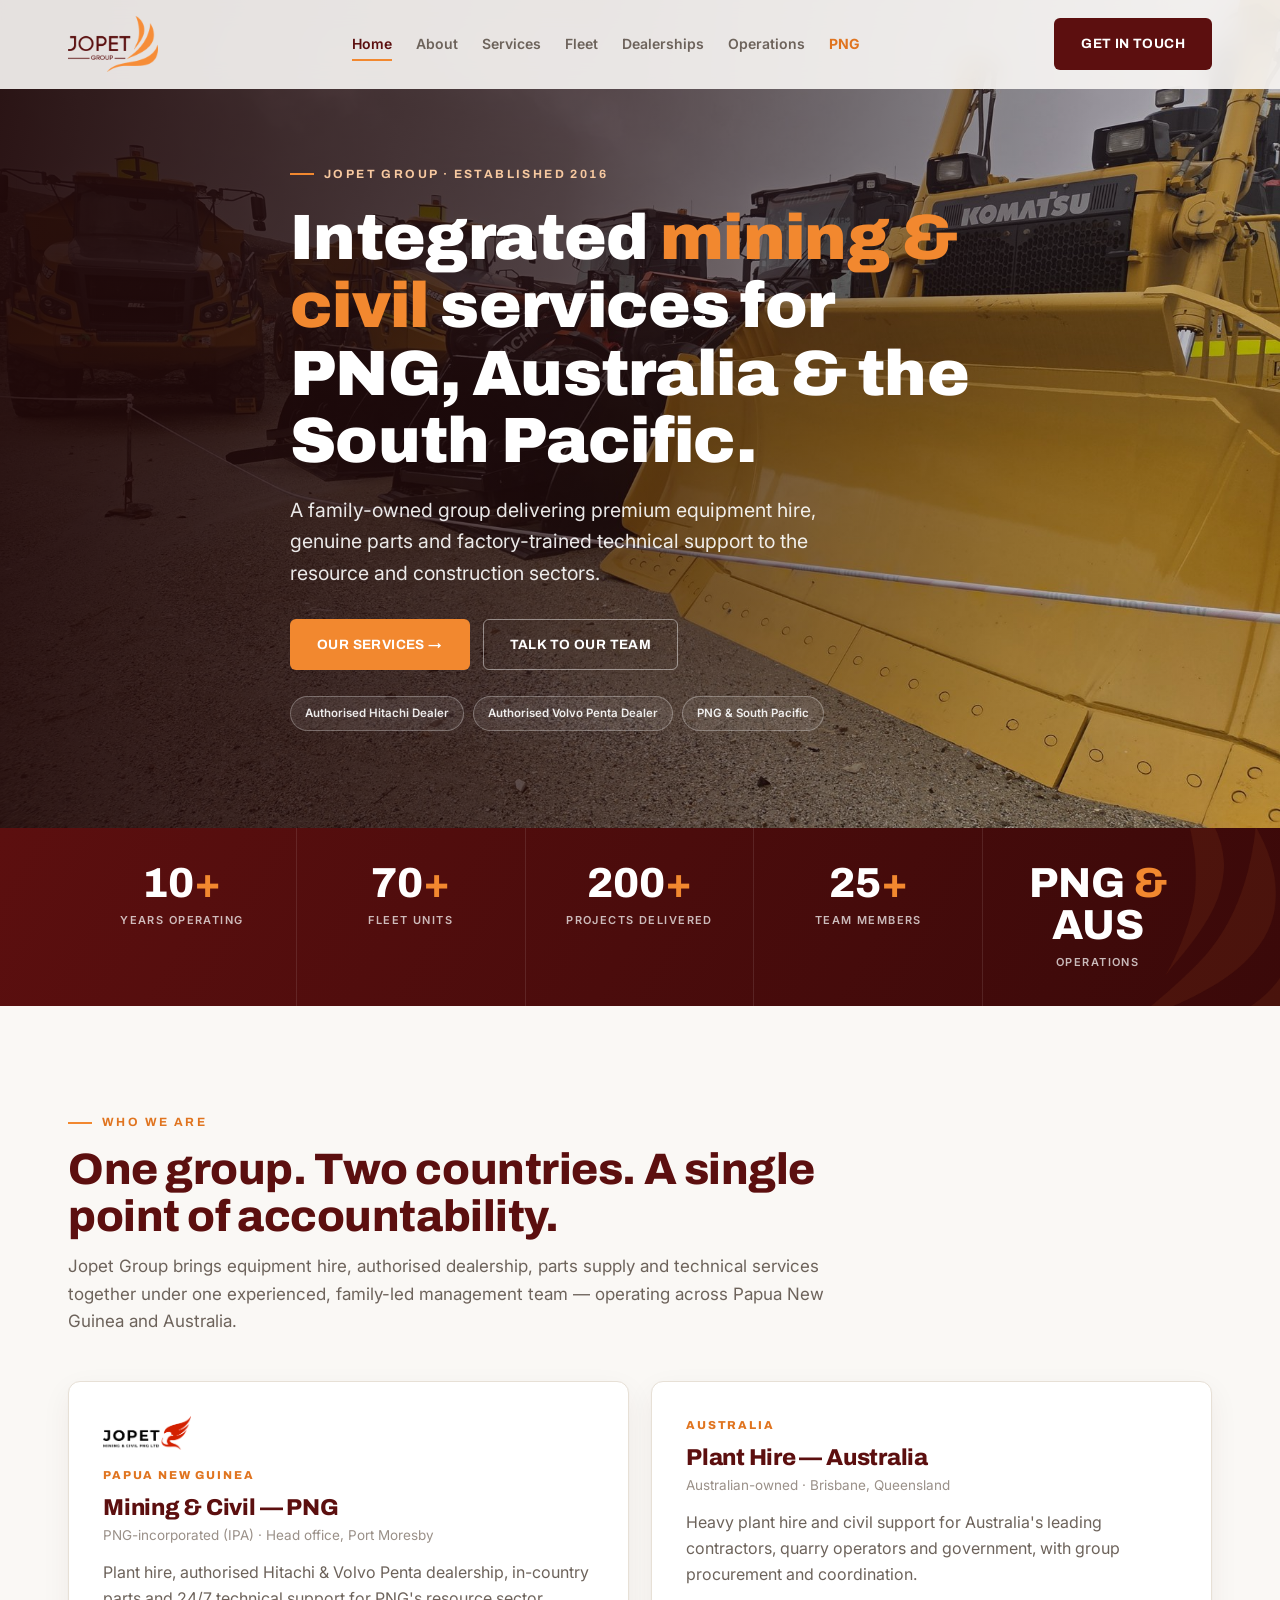
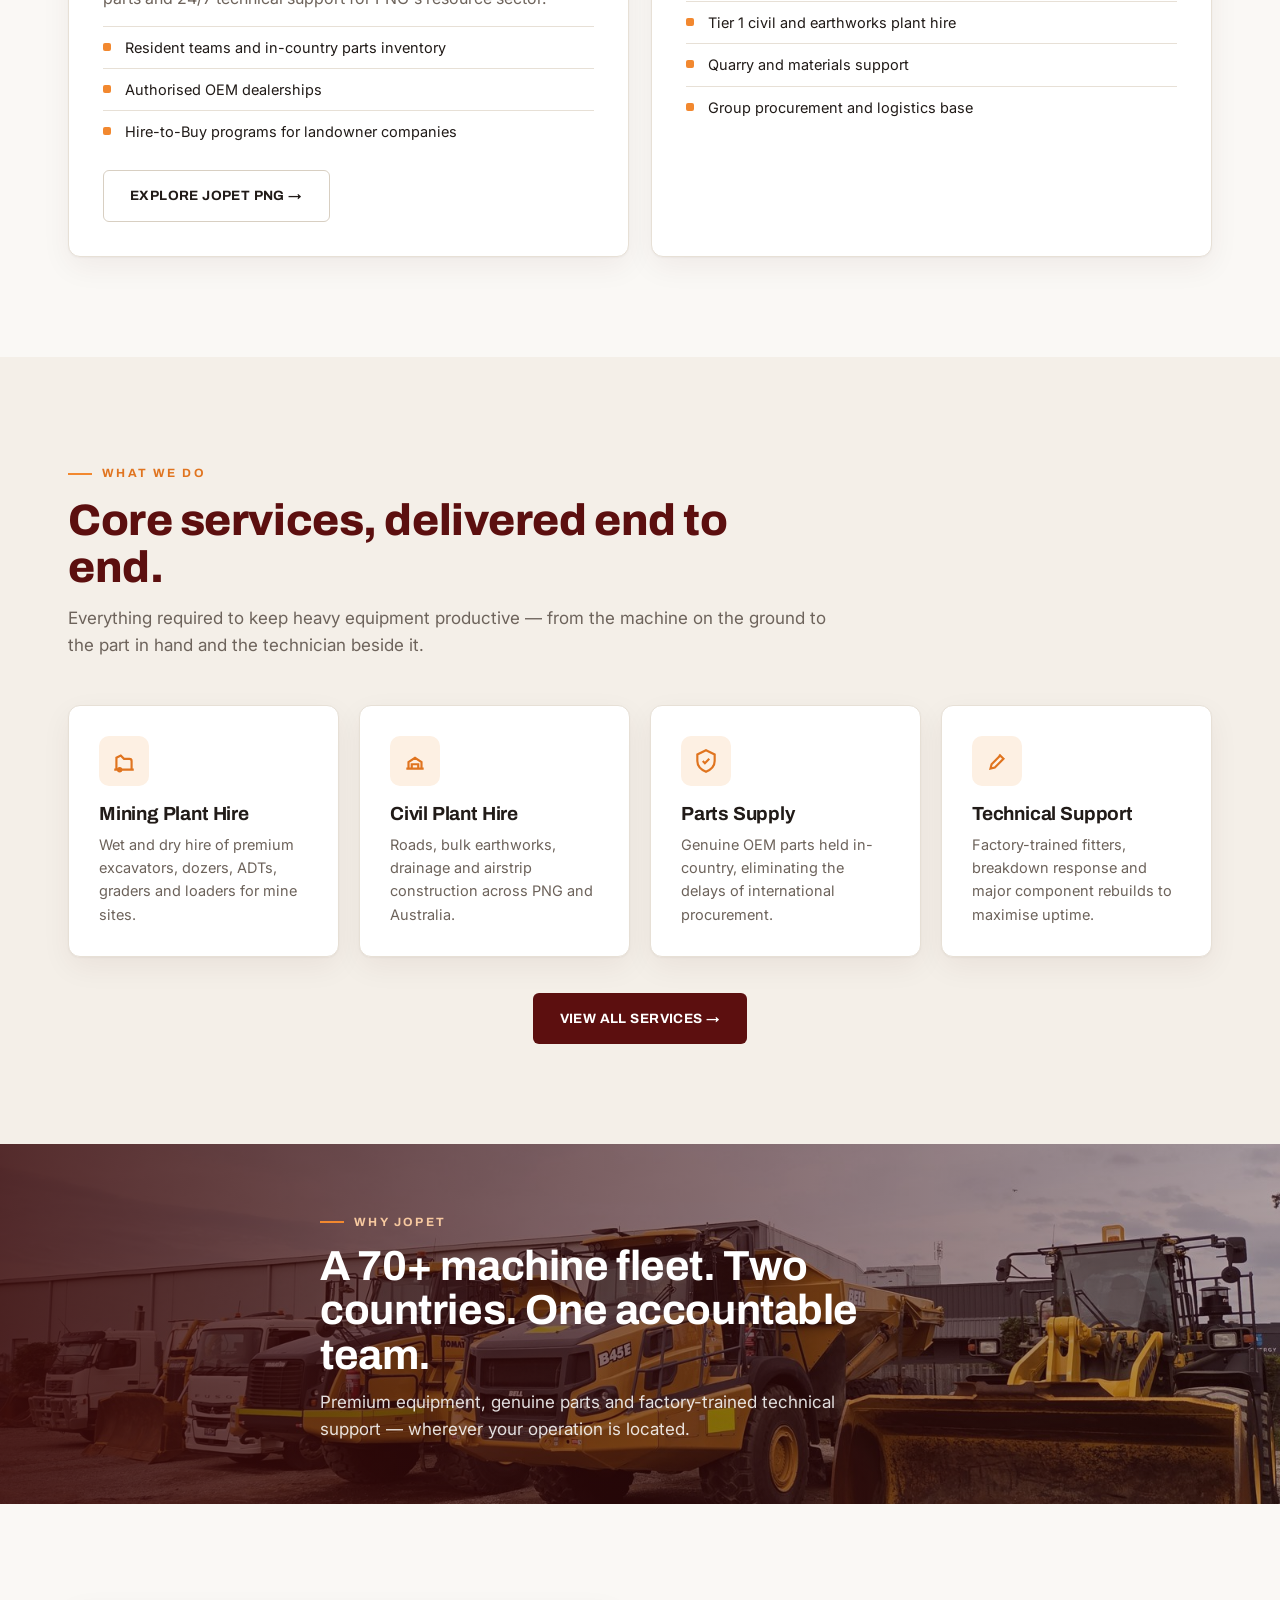
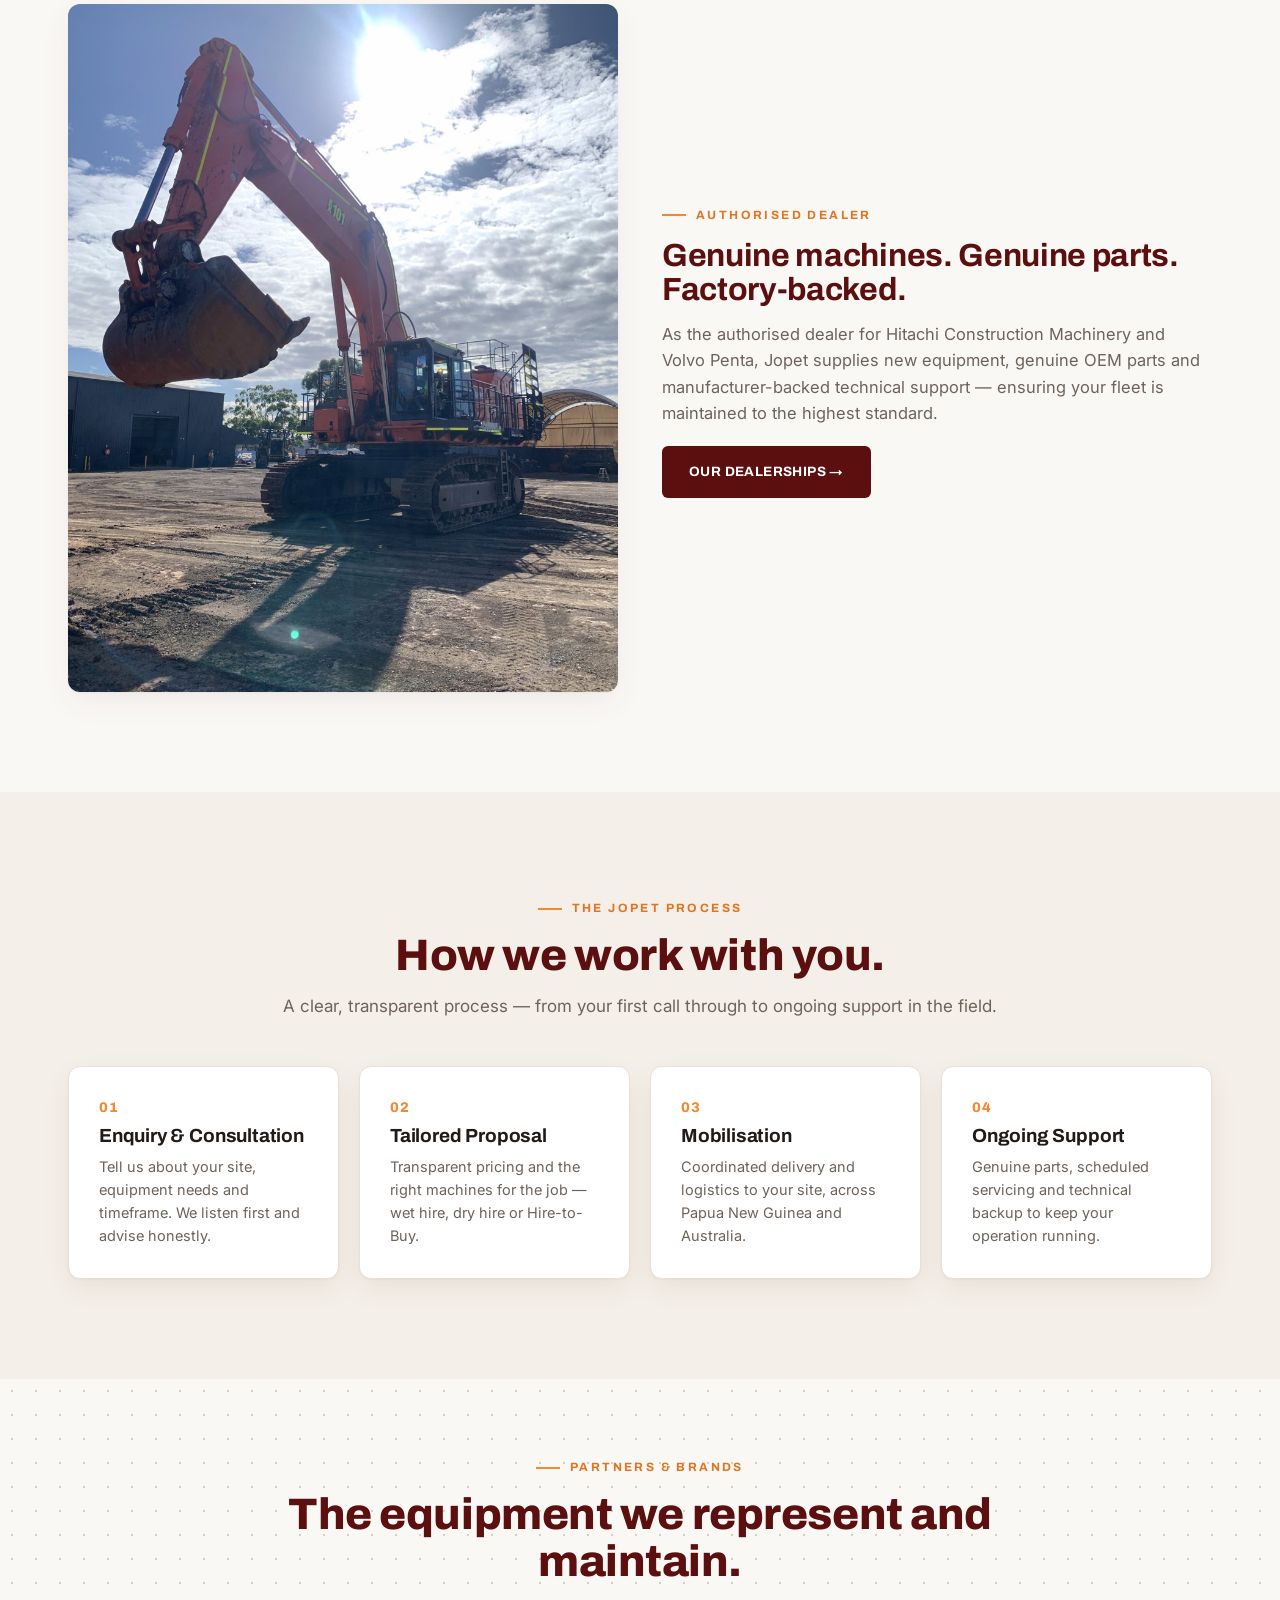
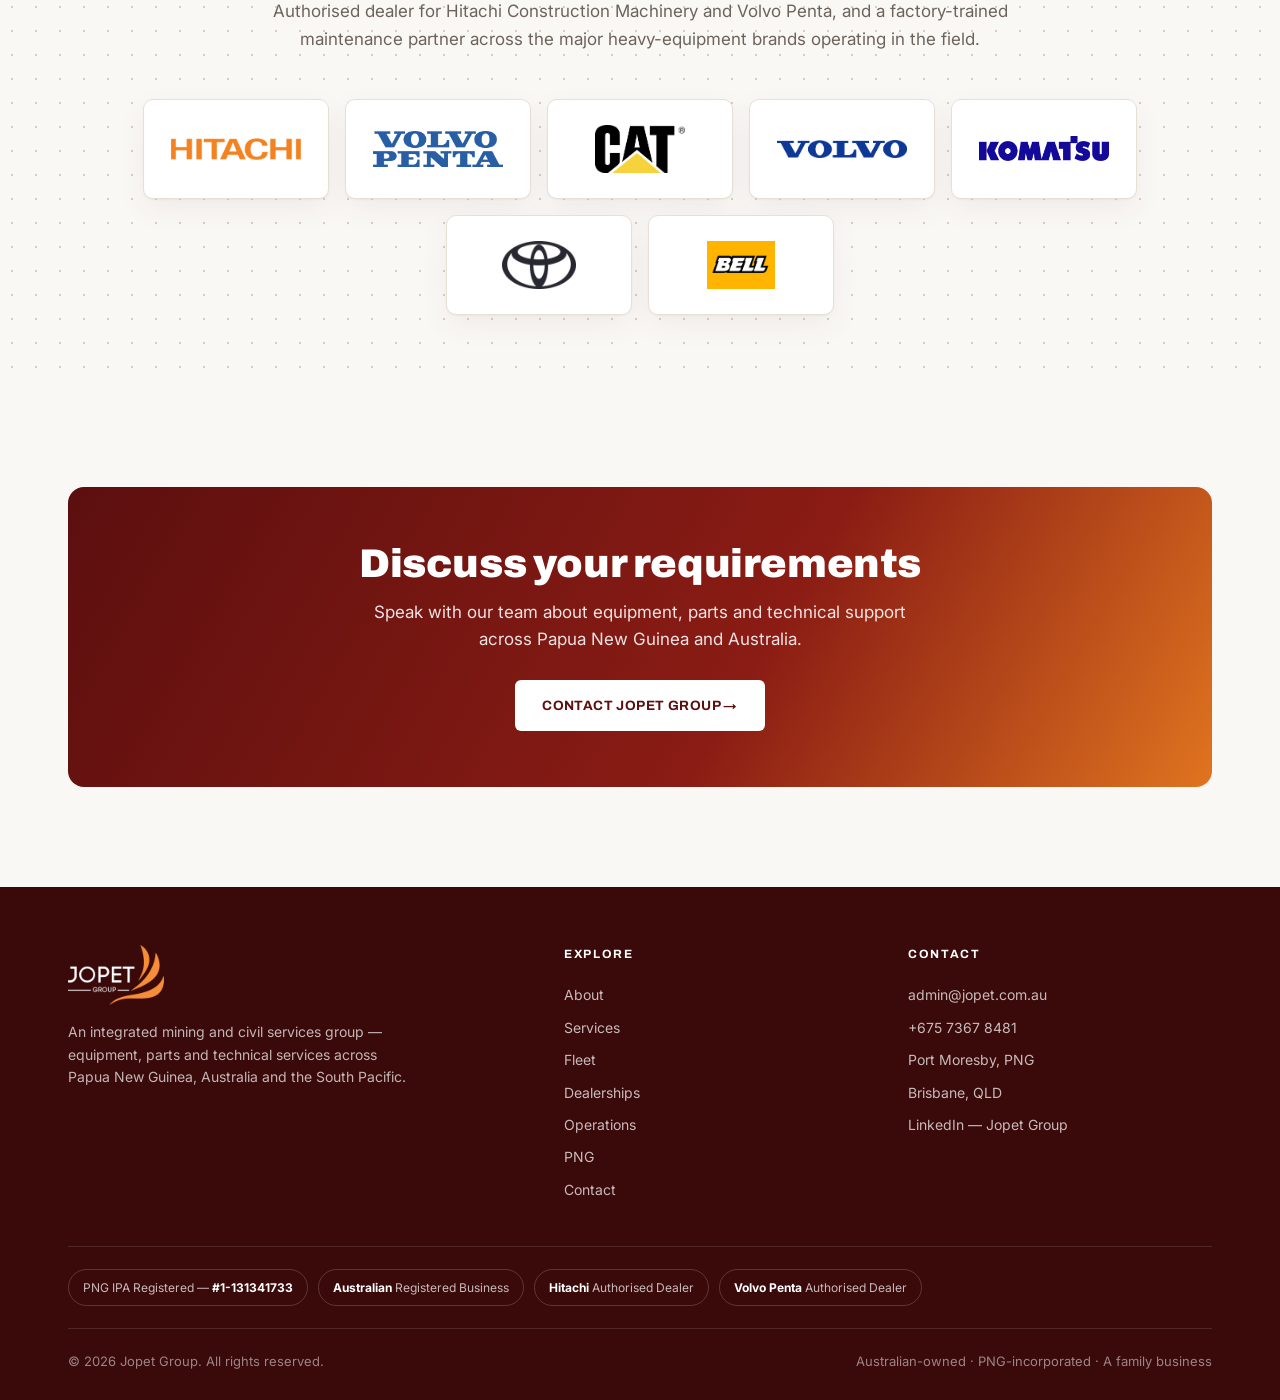
==== index.html @ 63bbae0c "Add files via upload" ====
<!DOCTYPE html><html lang="en"><head>
<meta charset="UTF-8"><meta name="viewport" content="width=device-width,initial-scale=1.0">
<title>Jopet Group — Integrated Mining &amp; Civil Services | PNG &amp; Australia</title><meta name="description" content="Jopet Group — a family-owned integrated mining and civil services group. Plant hire, parts, technical support, and authorised Hitachi &amp; Volvo Penta dealer for PNG and the South Pacific.">
<noscript><style>.reveal{opacity:1!important;transform:none!important}</style></noscript>
<link rel="preconnect" href="https://fonts.googleapis.com"><link rel="preconnect" href="https://fonts.gstatic.com" crossorigin>
<link href="https://fonts.googleapis.com/css2?family=Archivo:wght@500;600;700;800;900&family=Inter:wght@400;500;600;700&display=swap" rel="stylesheet">
<link rel="stylesheet" href="styles.css"><link rel="icon" href="assets/wing-orange.png">
</head><body class=""><header id="hdr"><div class="container nav">
<a class="brand" href="index.html"><img src="assets/logo-group.png" alt="Jopet"></a>
<nav class="navlinks" id="navlinks"><a href="index.html" class="active">Home</a><a href="about.html" class="">About</a><a href="services.html" class="">Services</a><a href="fleet.html" class="">Fleet</a><a href="dealerships.html" class="">Dealerships</a><a href="operations.html" class="">Operations</a><a href="png.html" class="png-link">PNG</a></nav>
<div class="nav-cta"><a href="contact.html" class="btn btn-primary">Get in touch</a>
<button class="hamb" id="hamb"><span></span><span></span><span></span></button></div>
</div></header>
<section class="hero" style="background-image:url('assets/ex5600.jpg')"><div class="container">
<div class="hero-inner reveal">
<span class="eyebrow">Jopet Group · Established 2016</span>
<h1>Integrated <span class="o">mining &amp; civil</span> services for PNG, Australia &amp; the South Pacific.</h1>
<p>A family-owned group delivering premium equipment hire, genuine parts and factory-trained technical support to the resource and construction sectors.</p>
<div class="btns"><a href="services.html" class="btn btn-orange">Our services →</a><a href="contact.html" class="btn btn-ghost">Talk to our team</a></div>
<div class="badges"><span>Authorised Hitachi Dealer</span><span>Authorised Volvo Penta Dealer</span><span>PNG &amp; South Pacific</span></div>
</div></div></section>
<div class="statband"><img class="wm" src="assets/wing-orange.png" alt=""><div class="container">
<div class="stat"><div class="n">10<em>+</em></div><div class="l">Years Operating</div></div>
<div class="stat"><div class="n">70<em>+</em></div><div class="l">Fleet Units</div></div>
<div class="stat"><div class="n">200<em>+</em></div><div class="l">Projects Delivered</div></div>
<div class="stat"><div class="n">25<em>+</em></div><div class="l">Team Members</div></div>
<div class="stat"><div class="n">PNG<em> &amp; </em>AUS</div><div class="l">Operations</div></div>
</div></div>
<section class="pad"><div class="container">
<div class="sec-head reveal"><span class="eyebrow">Who We Are</span><h2>One group. Two countries. A single point of accountability.</h2>
<p>Jopet Group brings equipment hire, authorised dealership, parts supply and technical services together under one experienced, family-led management team — operating across Papua New Guinea and Australia.</p></div>
<div class="two">
<div class="arm reveal"><div class="armlogo"><img src="assets/logo-png.png" alt="Jopet Mining &amp; Civil PNG"></div><div class="flag">Papua New Guinea</div><h3>Mining &amp; Civil — PNG</h3>
<div class="co">PNG-incorporated (IPA) · Head office, Port Moresby</div>
<p class="muted">Plant hire, authorised Hitachi &amp; Volvo Penta dealership, in-country parts and 24/7 technical support for PNG's resource sector.</p>
<ul><li>Resident teams and in-country parts inventory</li><li>Authorised OEM dealerships</li><li>Hire-to-Buy programs for landowner companies</li></ul>
<div style="margin-top:18px"><a href="png.html" class="btn btn-ghost">Explore Jopet PNG →</a></div></div>
<div class="arm reveal"><div class="flag">Australia</div><h3>Plant Hire — Australia</h3>
<div class="co">Australian-owned · Brisbane, Queensland</div>
<p class="muted">Heavy plant hire and civil support for Australia's leading contractors, quarry operators and government, with group procurement and coordination.</p>
<ul><li>Tier 1 civil and earthworks plant hire</li><li>Quarry and materials support</li><li>Group procurement and logistics base</li></ul></div>
</div></div></section>

<section class="pad dots-bg" style="background:var(--soft)"><div class="container">
<div class="sec-head reveal"><span class="eyebrow">What We Do</span><h2>Core services, delivered end to end.</h2>
<p>Everything required to keep heavy equipment productive — from the machine on the ground to the part in hand and the technician beside it.</p></div>
<div class="grid4">
<div class="card reveal"><div class="ic"><svg viewBox="0 0 24 24" fill="none" stroke="currentColor" stroke-width="2"><path d="M3 20h18M5 20V9l4-2 3 3h5a2 2 0 0 1 2 2v8"/><circle cx="8" cy="20" r="1.5"/></svg></div><h3>Mining Plant Hire</h3><p>Wet and dry hire of premium excavators, dozers, ADTs, graders and loaders for mine sites.</p></div>
<div class="card reveal"><div class="ic"><svg viewBox="0 0 24 24" fill="none" stroke="currentColor" stroke-width="2"><path d="M4 19h16M6 19v-6l6-4 6 4v6M9 19v-4h6v4"/></svg></div><h3>Civil Plant Hire</h3><p>Roads, bulk earthworks, drainage and airstrip construction across PNG and Australia.</p></div>
<div class="card reveal"><div class="ic"><svg viewBox="0 0 24 24" fill="none" stroke="currentColor" stroke-width="2"><path d="M12 2l8 4v6c0 5-3.5 8-8 10-4.5-2-8-5-8-10V6z"/><path d="M9 12l2 2 4-4"/></svg></div><h3>Parts Supply</h3><p>Genuine OEM parts held in-country, eliminating the delays of international procurement.</p></div>
<div class="card reveal"><div class="ic"><svg viewBox="0 0 24 24" fill="none" stroke="currentColor" stroke-width="2"><path d="M14 6l4 4-8 8-4 1 1-4 8-8z"/></svg></div><h3>Technical Support</h3><p>Factory-trained fitters, breakdown response and major component rebuilds to maximise uptime.</p></div>
</div>
<div class="center" style="margin-top:36px"><a href="services.html" class="btn btn-primary">View all services →</a></div>
</div></section>

<section class="band reveal" style="background-image:url('assets/band-home.jpg')"><div class="container">
<span class="eyebrow light">Why Jopet</span>
<h2>A 70+ machine fleet. Two countries. One accountable team.</h2>
<p>Premium equipment, genuine parts and factory-trained technical support — wherever your operation is located.</p>
</div></section>

<section class="pad"><div class="container">
<div class="feature">
<div class="shot reveal" style="aspect-ratio:4/5"><img src="assets/ex1200-feature.jpg" alt="Jopet Hitachi EX1200 excavator"></div>
<div class="reveal"><span class="eyebrow">Authorised Dealer</span>
<h2 style="color:var(--maroon);font-size:32px;margin:14px 0 14px">Genuine machines. Genuine parts. Factory-backed.</h2>
<p class="muted" style="font-size:16.5px">As the authorised dealer for Hitachi Construction Machinery and Volvo Penta, Jopet supplies new equipment, genuine OEM parts and manufacturer-backed technical support — ensuring your fleet is maintained to the highest standard.</p>
<div style="margin-top:20px"><a href="dealerships.html" class="btn btn-primary">Our dealerships →</a></div></div>
</div></div></section>

<section class="pad" style="background:var(--soft)"><div class="container">
<div class="sec-head center reveal"><span class="eyebrow">The Jopet Process</span><h2>How we work with you.</h2>
<p>A clear, transparent process — from your first call through to ongoing support in the field.</p></div>
<div class="grid4">
<div class="card reveal"><span class="num">01</span><h3>Enquiry &amp; Consultation</h3><p>Tell us about your site, equipment needs and timeframe. We listen first and advise honestly.</p></div>
<div class="card reveal"><span class="num">02</span><h3>Tailored Proposal</h3><p>Transparent pricing and the right machines for the job — wet hire, dry hire or Hire-to-Buy.</p></div>
<div class="card reveal"><span class="num">03</span><h3>Mobilisation</h3><p>Coordinated delivery and logistics to your site, across Papua New Guinea and Australia.</p></div>
<div class="card reveal"><span class="num">04</span><h3>Ongoing Support</h3><p>Genuine parts, scheduled servicing and technical backup to keep your operation running.</p></div>
</div></div></section>

<section class="pad-sm dots-bg"><div class="container">
<div class="sec-head center reveal"><span class="eyebrow">Partners &amp; Brands</span>
<h2>The equipment we represent and maintain.</h2>
<p>Authorised dealer for Hitachi Construction Machinery and Volvo Penta, and a factory-trained maintenance partner across the major heavy-equipment brands operating in the field.</p></div>
<div class="partners">
<div class="plogo reveal"><img src="assets/oem-hitachi.png" alt="Hitachi"></div>
<div class="plogo reveal"><img src="assets/oem-volvo-penta.png" alt="Volvo Penta"></div>
<div class="plogo reveal"><img src="assets/oem-cat.png" alt="CAT"></div>
<div class="plogo reveal"><img src="assets/oem-volvo.png" alt="Volvo"></div>
<div class="plogo reveal"><img src="assets/oem-komatsu.png" alt="Komatsu"></div>
<div class="plogo reveal"><img src="assets/oem-toyota.png" alt="Toyota"></div>
<div class="plogo reveal"><img src="assets/oem-bell.png" alt="Bell"></div>
</div></div></section>
<section class="pad"><div class="container"><div class="cta reveal">
<h2>Discuss your requirements</h2>
<p>Speak with our team about equipment, parts and technical support across Papua New Guinea and Australia.</p>
<a href="contact.html" class="btn btn-white">Contact Jopet Group →</a>
</div></div></section>
<footer><div class="container">
<div class="foot-top">
<div class="foot-brand"><img src="assets/logo-group-white.png" alt="Jopet Group">
<p>An integrated mining and civil services group — equipment, parts and technical services across Papua New Guinea, Australia and the South Pacific.</p></div>
<div class="foot-col"><h5>Explore</h5>
<a href="about.html">About</a><a href="services.html">Services</a><a href="fleet.html">Fleet</a>
<a href="dealerships.html">Dealerships</a><a href="operations.html">Operations</a><a href="png.html">PNG</a><a href="contact.html">Contact</a></div>
<div class="foot-col"><h5>Contact</h5>
<a href="mailto:admin@jopet.com.au">admin@jopet.com.au</a><a href="tel:+67573678481">+675 7367 8481</a>
<span>Port Moresby, PNG</span><span>Brisbane, QLD</span><a href="#">LinkedIn — Jopet Group</a></div>
</div>
<div class="regs">
<span>PNG IPA Registered — <b>#1-131341733</b></span>
<span><b>Australian</b> Registered Business</span>
<span><b>Hitachi</b> Authorised Dealer</span>
<span><b>Volvo Penta</b> Authorised Dealer</span>
</div>
<div class="foot-bottom"><span>© 2026 Jopet Group. All rights reserved.</span><span>Australian-owned · PNG-incorporated · A family business</span></div>
</div></footer>
<script src="site.js"></script></body></html>
---- styles.css ----
:root{
  --bg:#faf8f5; --bg2:#ffffff; --soft:#f4efe8; --soft2:#efe7dc;
  --line:#e7e0d6; --line2:#d8cfc2;
  --ink:#211b18; --muted:#6d635b; --dim:#9a9088;
  --maroon:#5c0f0f; --maroon2:#7c1717; --maroondk:#3a0909;
  --orange:#f2882f; --orange2:#e0741f; --orangeSoft:#fdf0e3;
  --maxw:1200px; --r:12px;
  --sh:0 1px 2px rgba(40,20,10,.04),0 10px 30px rgba(60,25,10,.06);
  --shH:0 8px 20px rgba(90,20,10,.10),0 20px 50px rgba(60,25,10,.10);
}
body.png-theme{--maroon:#161314;--maroon2:#332022;--maroondk:#140a0a;--orange:#e01f26;--orange2:#c1161c;--orangeSoft:#fdecec}
*{box-sizing:border-box;margin:0;padding:0}
html{scroll-behavior:smooth}
body{background:var(--bg);color:var(--ink);font-family:'Inter',system-ui,Arial,sans-serif;line-height:1.6;-webkit-font-smoothing:antialiased;overflow-x:hidden}
h1,h2,h3,h4{font-family:'Archivo','Inter',sans-serif;line-height:1.06;letter-spacing:-.01em;color:var(--ink)}
a{color:inherit;text-decoration:none}
img{max-width:100%;display:block}
.container{max-width:var(--maxw);margin:0 auto;padding:0 28px}
.eyebrow{font-family:'Archivo';font-weight:700;font-size:12px;letter-spacing:.2em;text-transform:uppercase;color:var(--orange2);display:inline-flex;align-items:center;gap:10px}
.eyebrow::before{content:"";width:24px;height:2px;background:var(--orange);display:inline-block}
.eyebrow.light{color:#f7c9a0}.eyebrow.light::before{background:var(--orange)}
.muted{color:var(--muted)}
.btn{display:inline-flex;align-items:center;gap:9px;font-family:'Archivo';font-weight:700;font-size:13.5px;letter-spacing:.03em;text-transform:uppercase;padding:14px 26px;border-radius:6px;transition:.2s;cursor:pointer;border:1.5px solid transparent}
.btn-primary{background:var(--maroon);color:#fff}.btn-primary:hover{background:var(--maroon2);transform:translateY(-2px);box-shadow:var(--shH)}
.btn-orange{background:var(--orange);color:#fff}.btn-orange:hover{background:var(--orange2);transform:translateY(-2px);box-shadow:var(--shH)}
.btn-ghost{border-color:var(--line2);color:var(--ink)}.btn-ghost:hover{border-color:var(--maroon);color:var(--maroon)}
.btn-white{background:#fff;color:var(--maroon)}.btn-white:hover{transform:translateY(-2px);box-shadow:var(--shH)}
.pad{padding:100px 0}.pad-sm{padding:72px 0}
.center{text-align:center}
section{position:relative}
.dots-bg{background-image:radial-gradient(var(--line2) 1.2px,transparent 1.2px);background-size:24px 24px}
.sec-head{max-width:760px;margin-bottom:46px}
.sec-head.center{margin-left:auto;margin-right:auto}
.sec-head h2{font-size:clamp(28px,4vw,44px);font-weight:800;margin:14px 0 14px;color:var(--maroon)}
.sec-head p{color:var(--muted);font-size:17px}

header{position:fixed;top:0;left:0;right:0;z-index:100;transition:.3s;background:rgba(250,248,245,.9);backdrop-filter:blur(12px);border-bottom:1px solid transparent}
header.scrolled{background:rgba(255,255,255,.97);border-bottom:1px solid var(--line);box-shadow:0 2px 20px rgba(60,25,10,.05)}
.nav{display:flex;align-items:center;justify-content:space-between;height:88px}
.brand img{height:56px;width:auto}
.navlinks{display:flex;align-items:center;gap:24px}
.navlinks a{font-size:14px;font-weight:600;color:var(--muted);transition:.2s;position:relative}
.navlinks a:hover,.navlinks a.active{color:var(--maroon)}
.navlinks a.active::after{content:"";position:absolute;left:0;right:0;bottom:-6px;height:2px;background:var(--orange)}
.navlinks a.png-link{color:var(--orange2);font-weight:700}
.nav-cta{display:flex;align-items:center;gap:16px}
.hamb{display:none;flex-direction:column;gap:5px;cursor:pointer;background:none;border:0}
.hamb span{width:24px;height:2px;background:var(--maroon);display:block}

.hero{position:relative;min-height:92vh;display:flex;align-items:center;padding:130px 0 70px;overflow:hidden;background:#241010 center/cover no-repeat}
.hero::after{content:"";position:absolute;inset:0;background:linear-gradient(100deg,rgba(32,8,8,.94),rgba(32,8,8,.72) 42%,rgba(32,8,8,.28) 78%,rgba(32,8,8,.12))}
.hero .container{position:relative;z-index:2}
.hero-inner{max-width:700px}
.hero .eyebrow{color:#f7c9a0}.hero .eyebrow::before{background:var(--orange)}
.hero h1{font-size:clamp(38px,5.6vw,64px);font-weight:900;margin:20px 0 20px;color:#fff}
.hero h1 .o{color:var(--orange)}
.hero p{font-size:clamp(16px,1.8vw,19.5px);color:rgba(255,255,255,.9);max-width:580px;margin-bottom:30px}
.hero .btns{display:flex;gap:13px;flex-wrap:wrap}
.hero .btn-ghost{border-color:rgba(255,255,255,.45);color:#fff}
.hero .btn-ghost:hover{border-color:#fff;background:rgba(255,255,255,.1);color:#fff}
.hero .badges{margin-top:26px;display:flex;gap:9px;flex-wrap:wrap}
.hero .badges span{border:1px solid rgba(255,255,255,.28);background:rgba(255,255,255,.08);border-radius:40px;padding:7px 14px;color:rgba(255,255,255,.9);font-weight:600;font-size:11.5px}

.pagehead{padding:150px 0 66px;background:linear-gradient(160deg,var(--maroon),var(--maroondk));color:#fff;position:relative;overflow:hidden}
.pagehead.photo{background:#241010 center/cover no-repeat}
.pagehead.photo::before{content:"";position:absolute;inset:0;background:linear-gradient(120deg,rgba(30,7,7,.92),rgba(30,7,7,.55))}
.pagehead .wm{position:absolute;right:-30px;top:-20px;width:min(420px,40vw);opacity:.12;z-index:0}
.pagehead .container{position:relative;z-index:2}
.pagehead h1{color:#fff;font-size:clamp(30px,5vw,52px);font-weight:900;margin:14px 0 12px}
.pagehead p{color:rgba(255,255,255,.85);max-width:660px;font-size:17.5px}
.crumb{color:#f7c9a0;font-size:13px;font-weight:700;letter-spacing:.16em;text-transform:uppercase}

.statband{background:linear-gradient(120deg,var(--maroon),var(--maroondk));color:#fff;position:relative;overflow:hidden}
.statband .wm{position:absolute;right:-20px;top:-40px;width:280px;opacity:.08}
.statband .container{display:grid;grid-template-columns:repeat(5,1fr);position:relative;z-index:2}
.stat{padding:34px 18px;text-align:center;border-right:1px solid rgba(255,255,255,.1)}
.stat:last-child{border-right:0}
.stat .n{font-family:'Archivo';font-weight:800;font-size:clamp(28px,3.6vw,42px);line-height:1;color:#fff}
.stat .n em{color:var(--orange);font-style:normal}
.stat .l{font-size:11px;letter-spacing:.13em;text-transform:uppercase;color:rgba(255,255,255,.72);margin-top:8px;font-weight:600}

.grid2{display:grid;grid-template-columns:1fr 1fr;gap:22px}
.grid3{display:grid;grid-template-columns:repeat(3,1fr);gap:22px}
.grid4{display:grid;grid-template-columns:repeat(4,1fr);gap:20px}
.card{background:var(--bg2);border:1px solid var(--line);border-radius:var(--r);padding:30px;transition:.25s;box-shadow:var(--sh);position:relative;overflow:hidden}
.card::before{content:"";position:absolute;top:0;left:0;height:3px;width:0;background:var(--orange);transition:.3s}
.card:hover{transform:translateY(-4px);box-shadow:var(--shH)}.card:hover::before{width:100%}
.card .ic{width:50px;height:50px;border-radius:10px;background:var(--orangeSoft);display:flex;align-items:center;justify-content:center;margin-bottom:18px;color:var(--orange2)}
.card .ic svg{width:26px;height:26px}
.card h3{font-size:19px;font-weight:700;margin-bottom:9px;color:var(--ink)}
.card p{font-size:14.5px;color:var(--muted)}
.card .num{font-family:'Archivo';font-weight:800;color:var(--orange);font-size:14px;letter-spacing:.08em;margin-bottom:6px;display:block}
.badge-soon{display:inline-block;font-family:'Archivo';font-weight:700;font-size:9.5px;letter-spacing:.12em;text-transform:uppercase;color:#fff;background:#8a8078;padding:4px 9px;border-radius:20px;margin-left:8px;vertical-align:middle}

.two{display:grid;grid-template-columns:1fr 1fr;gap:22px}
.arm{background:var(--bg2);border:1px solid var(--line);border-radius:var(--r);padding:34px;box-shadow:var(--sh);transition:.25s}
.arm:hover{transform:translateY(-3px);box-shadow:var(--shH)}
.arm .armlogo{height:34px;margin-bottom:16px}.arm .armlogo img{height:100%;width:auto}
.arm .flag{font-family:'Archivo';font-weight:800;font-size:11.5px;letter-spacing:.16em;color:var(--orange2);text-transform:uppercase}
.arm h3{font-size:23px;font-weight:800;margin:12px 0 4px;color:var(--maroon)}
.arm .co{color:var(--dim);font-size:13.5px;margin-bottom:14px}
.arm ul{list-style:none;margin-top:14px}
.arm li{padding:9px 0 9px 22px;position:relative;color:var(--ink);font-size:14.5px;border-top:1px solid var(--line)}
.arm li::before{content:"";position:absolute;left:0;top:16px;width:8px;height:8px;background:var(--orange);border-radius:2px}

.divrow{display:grid;grid-template-columns:60px 1fr auto;gap:24px;align-items:center;padding:26px 0;border-top:1px solid var(--line)}
.divrow:last-child{border-bottom:1px solid var(--line)}
.divrow .num{font-family:'Archivo';font-weight:800;font-size:30px;color:var(--orange)}
.divrow h3{font-size:20px;font-weight:700;color:var(--maroon)}
.divrow p{color:var(--muted);font-size:14.5px;margin-top:2px}
.divrow .tag{font-size:10.5px;letter-spacing:.11em;text-transform:uppercase;color:var(--dim);border:1px solid var(--line2);padding:6px 12px;border-radius:40px;white-space:nowrap}
.divrow.soon{opacity:.9}.divrow.soon .num{color:var(--dim)}

.deal{background:var(--bg2);border:1px solid var(--line);border-radius:var(--r);padding:36px;box-shadow:var(--sh)}
.deal .logo{height:46px;margin-bottom:20px}.deal .logo img{height:100%;width:auto}
.deal .sub{color:var(--orange2);font-weight:700;font-size:12px;letter-spacing:.08em;text-transform:uppercase;margin:0 0 14px}
.deal p{color:var(--muted);font-size:14.5px;margin-bottom:16px}
.deal ul{list-style:none;display:grid;grid-template-columns:1fr 1fr;gap:9px}
.deal li{font-size:13.5px;color:var(--ink);padding-left:20px;position:relative}
.deal li::before{content:"✓";position:absolute;left:0;color:var(--orange);font-weight:800}

.partners{display:flex;flex-wrap:wrap;gap:16px;justify-content:center;align-items:center}
.plogo{background:#fff;border:1px solid var(--line);border-radius:10px;height:100px;width:186px;display:flex;align-items:center;justify-content:center;padding:22px;box-shadow:var(--sh);transition:.25s}
.plogo:hover{transform:translateY(-3px);box-shadow:var(--shH)}
.plogo img{max-height:48px;max-width:130px;width:auto;object-fit:contain}

.fleet-wrap{display:grid;grid-template-columns:1.15fr .85fr;gap:40px;align-items:start}
table.spec{width:100%;border-collapse:collapse;font-size:14.5px}
table.spec th{text-align:left;font-family:'Archivo';font-weight:700;font-size:11px;letter-spacing:.13em;text-transform:uppercase;color:var(--dim);padding:0 0 14px;border-bottom:2px solid var(--line2)}
table.spec td{padding:15px 0;border-bottom:1px solid var(--line);color:var(--ink)}
table.spec td:first-child{font-weight:600;color:var(--maroon)}
table.spec td:last-child{text-align:right;color:var(--muted)}
.side{background:var(--soft);border:1px solid var(--line);border-radius:var(--r);padding:28px}
.side h4{font-size:11.5px;letter-spacing:.13em;text-transform:uppercase;color:var(--orange2);margin-bottom:13px;font-family:'Archivo';font-weight:700}
.chips{display:flex;flex-wrap:wrap;gap:8px;margin-bottom:24px}
.chips span{border:1px solid var(--line2);background:#fff;border-radius:5px;padding:8px 13px;font-size:13px;font-weight:600;color:var(--ink)}
.side .gps{border-top:1px solid var(--line);padding-top:18px}.side .gps p{font-size:13.5px;color:var(--muted)}

.region{background:var(--bg2);border:1px solid var(--line);border-radius:var(--r);padding:30px;box-shadow:var(--sh)}
.region .rk{font-family:'Archivo';font-weight:800;font-size:11px;letter-spacing:.14em;text-transform:uppercase;color:var(--orange2)}
.region h3{font-size:22px;font-weight:800;margin:8px 0 3px;color:var(--maroon)}
.region .rsub{color:var(--dim);font-size:13px;margin-bottom:16px}
.region .loc{padding:12px 0;border-top:1px solid var(--line)}
.region .loc b{font-size:14px;color:var(--ink);font-weight:600;display:block}
.region .loc span{font-size:13px;color:var(--muted)}

.feature{display:grid;grid-template-columns:1fr 1fr;gap:44px;align-items:center}
.values{display:grid;grid-template-columns:repeat(3,1fr);gap:16px}
.value{padding:24px;border:1px solid var(--line);border-radius:10px;background:var(--bg2);box-shadow:var(--sh)}
.value .num{font-family:'Archivo';font-weight:800;color:var(--orange);font-size:13px}
.value b{display:block;font-family:'Archivo';font-weight:700;font-size:15.5px;margin:6px 0 6px;color:var(--maroon)}
.value span{font-size:13.5px;color:var(--muted)}

.band{position:relative;min-height:360px;display:flex;align-items:center;background:#3a0909 center/cover no-repeat;overflow:hidden}
.band::after{content:"";position:absolute;inset:0;background:linear-gradient(90deg,rgba(58,9,9,.85),rgba(58,9,9,.35))}
.band .container{position:relative;z-index:2}
.band h2{color:#fff;font-size:clamp(26px,3.8vw,42px);max-width:640px;margin-top:12px}
.band p{color:rgba(255,255,255,.86);max-width:560px;margin-top:12px;font-size:17px}
.band.tphoto::after{background:linear-gradient(90deg,rgba(58,9,9,.62),rgba(58,9,9,.12))}
.band.tphoto .eyebrow,.band.tphoto h2,.band.tphoto p{text-shadow:0 1px 10px rgba(25,5,5,.7)}

.fleet-cats{display:grid;grid-template-columns:1fr 1fr;gap:32px 34px;align-items:start}
.fleet-cat{margin:0}
.cat-title{font-family:'Archivo';font-weight:800;font-size:17px;color:var(--maroon);margin-bottom:12px;padding-bottom:8px;border-bottom:2px solid var(--line2);display:flex;align-items:center;gap:10px}
.cat-title::before{content:"";width:11px;height:11px;background:var(--orange);border-radius:3px}
.fcat-imgs{display:flex;gap:10px}
.fcat-img{flex:1;min-width:0;height:200px;border-radius:10px;overflow:hidden;box-shadow:var(--sh)}
.fcat-img img{width:100%;height:100%;object-fit:cover;transition:.4s}
.fcat-img:hover img{transform:scale(1.05)}
.shot{border-radius:var(--r);overflow:hidden;box-shadow:var(--sh);aspect-ratio:16/10}
.shot img{width:100%;height:100%;object-fit:cover;display:block;transition:.4s}
.shot:hover img{transform:scale(1.05)}

/* TIMELINE */
.timeline{display:flex;gap:20px;overflow-x:auto;padding:8px 4px 26px;scroll-snap-type:x mandatory}
.tl-item{scroll-snap-align:start;min-width:270px;max-width:270px;background:var(--bg2);border:1px solid var(--line);border-radius:var(--r);box-shadow:var(--sh);overflow:hidden;display:flex;flex-direction:column}
.tl-item .tlimg{height:170px;background:linear-gradient(150deg,var(--soft2),#e7dccd);position:relative;overflow:hidden}
.tl-item .tlimg img{width:100%;height:100%;object-fit:cover}
.tl-item .tlimg .ph{position:absolute;inset:0;display:flex;align-items:center;justify-content:center;color:var(--dim);font-size:11px;letter-spacing:.1em;text-transform:uppercase}
.tl-item .body{padding:20px}
.tl-item .yr{font-family:'Archivo';font-weight:800;color:var(--orange);font-size:13px;letter-spacing:.08em}
.tl-item h3{font-size:17px;font-weight:700;margin:5px 0 7px;color:var(--maroon)}
.tl-item p{font-size:13.5px;color:var(--muted)}
.tl-track{height:2px;background:linear-gradient(90deg,var(--orange),var(--line2));margin:0 4px 22px;border-radius:2px}

/* PNG MAP */
.pngmap{position:relative;border-radius:16px;overflow:hidden;background:linear-gradient(160deg,var(--maroondk),var(--maroon));box-shadow:var(--shH);padding:14px}
.pngmap .mdots{position:absolute;inset:0;background-image:radial-gradient(rgba(255,255,255,.08) 1.3px,transparent 1.3px);background-size:26px 26px}
.pngmap .wm{position:absolute;right:-30px;bottom:-20px;width:300px;opacity:.06}
.pngmap .cap{position:absolute;left:24px;top:18px;z-index:3;color:#fff;font-family:'Archivo';font-weight:800;letter-spacing:.16em;font-size:12px;text-transform:uppercase;opacity:.85}
.pngmap svg{position:relative;z-index:2;width:100%;height:auto;display:block}
.pngmap .land{fill:var(--orange);fill-opacity:.2;stroke:var(--orange);stroke-opacity:.65;stroke-width:1.6;stroke-linejoin:round}
.pngmap .conn{stroke:rgba(255,255,255,.22);stroke-width:1.3;fill:none}
.pngmap .conn.dash{stroke-dasharray:5 6}
.pngmap .pin{fill:var(--orange);stroke:#fff;stroke-width:1.5}
.pngmap .pin.hq{fill:#fff}
.pngmap .lbl{fill:#fff;font-family:'Archivo',sans-serif;font-weight:700;font-size:16px;paint-order:stroke;stroke:rgba(18,4,4,.6);stroke-width:3.2px;stroke-linejoin:round}
.pngmap .sub{fill:rgba(255,255,255,.62);font-size:11.5px;font-weight:600;paint-order:stroke;stroke:rgba(18,4,4,.5);stroke-width:2.6px}

.note{background:var(--soft);border:1px solid var(--line);border-left:3px solid var(--orange);border-radius:8px;padding:20px 24px;color:var(--muted);font-size:14.5px}
.note b{color:var(--maroon)}

.cta{background:linear-gradient(120deg,var(--maroon),#8a1c14 60%,var(--orange2));border-radius:16px;padding:56px;text-align:center;position:relative;overflow:hidden}
.cta h2{color:#fff;font-size:clamp(26px,3.6vw,40px);font-weight:900}
.cta p{color:rgba(255,255,255,.88);max-width:560px;margin:14px auto 26px;font-size:17px}

.cwrap{display:grid;grid-template-columns:1fr 1fr;gap:44px}
.field{margin-bottom:18px}
.field label{display:block;font-size:12px;letter-spacing:.06em;text-transform:uppercase;color:var(--muted);margin-bottom:8px;font-weight:600}
.field input,.field textarea{width:100%;background:#fff;border:1px solid var(--line2);border-radius:6px;padding:13px 15px;color:var(--ink);font-family:inherit;font-size:15px;transition:.2s}
.field input:focus,.field textarea:focus{outline:none;border-color:var(--orange);box-shadow:0 0 0 3px var(--orangeSoft)}
.field textarea{min-height:120px;resize:vertical}
.cinfo .block{padding:22px 0;border-top:1px solid var(--line)}
.cinfo .block:first-of-type{border-top:0}
.cinfo .k{font-size:11px;letter-spacing:.13em;text-transform:uppercase;color:var(--orange2);margin-bottom:7px;font-family:'Archivo';font-weight:700}
.cinfo .block b{font-size:16.5px;font-weight:600;display:block;color:var(--ink)}
.cinfo .block a,.cinfo .block span{color:var(--muted);font-size:15px}.cinfo .block a:hover{color:var(--maroon)}

footer{background:var(--maroondk);color:#fff;padding:58px 0 28px}
.foot-top{display:grid;grid-template-columns:1.5fr 1fr 1fr;gap:40px;margin-bottom:40px}
.foot-brand img{height:60px;margin-bottom:16px}
.foot-brand p{color:rgba(255,255,255,.7);font-size:14px;max-width:340px}
.foot-col h5{font-family:'Archivo';font-weight:700;font-size:12px;letter-spacing:.14em;text-transform:uppercase;color:#fff;margin-bottom:15px}
.foot-col a,.foot-col span{display:block;color:rgba(255,255,255,.72);font-size:14px;padding:5px 0}
.foot-col a:hover{color:var(--orange)}
.regs{display:flex;flex-wrap:wrap;gap:10px;padding:22px 0;border-top:1px solid rgba(255,255,255,.12);border-bottom:1px solid rgba(255,255,255,.12);margin-bottom:22px}
.regs span{font-size:12px;color:rgba(255,255,255,.72);border:1px solid rgba(255,255,255,.18);padding:8px 14px;border-radius:40px}.regs b{color:#fff}
.foot-bottom{display:flex;justify-content:space-between;flex-wrap:wrap;gap:10px;color:rgba(255,255,255,.5);font-size:13px}

.reveal{opacity:0;transform:translateY(22px);transition:.7s cubic-bezier(.2,.7,.2,1)}
.reveal.in{opacity:1;transform:none}
.no-js .reveal{opacity:1;transform:none}

@media(max-width:1040px){.navlinks{gap:18px}.navlinks a{font-size:13px}}
@media(max-width:940px){
  .navlinks{display:none}.hamb{display:flex}
  .navlinks.open{display:flex;position:absolute;top:88px;left:0;right:0;flex-direction:column;background:#fff;padding:22px;gap:16px;border-bottom:1px solid var(--line);box-shadow:var(--sh)}
  .hero-wrap,.two,.grid2,.fleet-wrap,.cwrap,.foot-top,.feature{grid-template-columns:1fr}
  .grid3,.grid4,.values{grid-template-columns:1fr 1fr}
  .statband .container{grid-template-columns:repeat(2,1fr)}.stat:nth-child(2){border-right:0}
}
@media(max-width:560px){
  .grid3,.grid4,.values,.statband .container{grid-template-columns:1fr}.stat{border-right:0}
  .divrow{grid-template-columns:40px 1fr;row-gap:4px}.divrow .tag{display:none}
  .deal ul{grid-template-columns:1fr}.pad{padding:64px 0}.cta{padding:38px 24px}
  .fleet-cats{grid-template-columns:1fr}
}
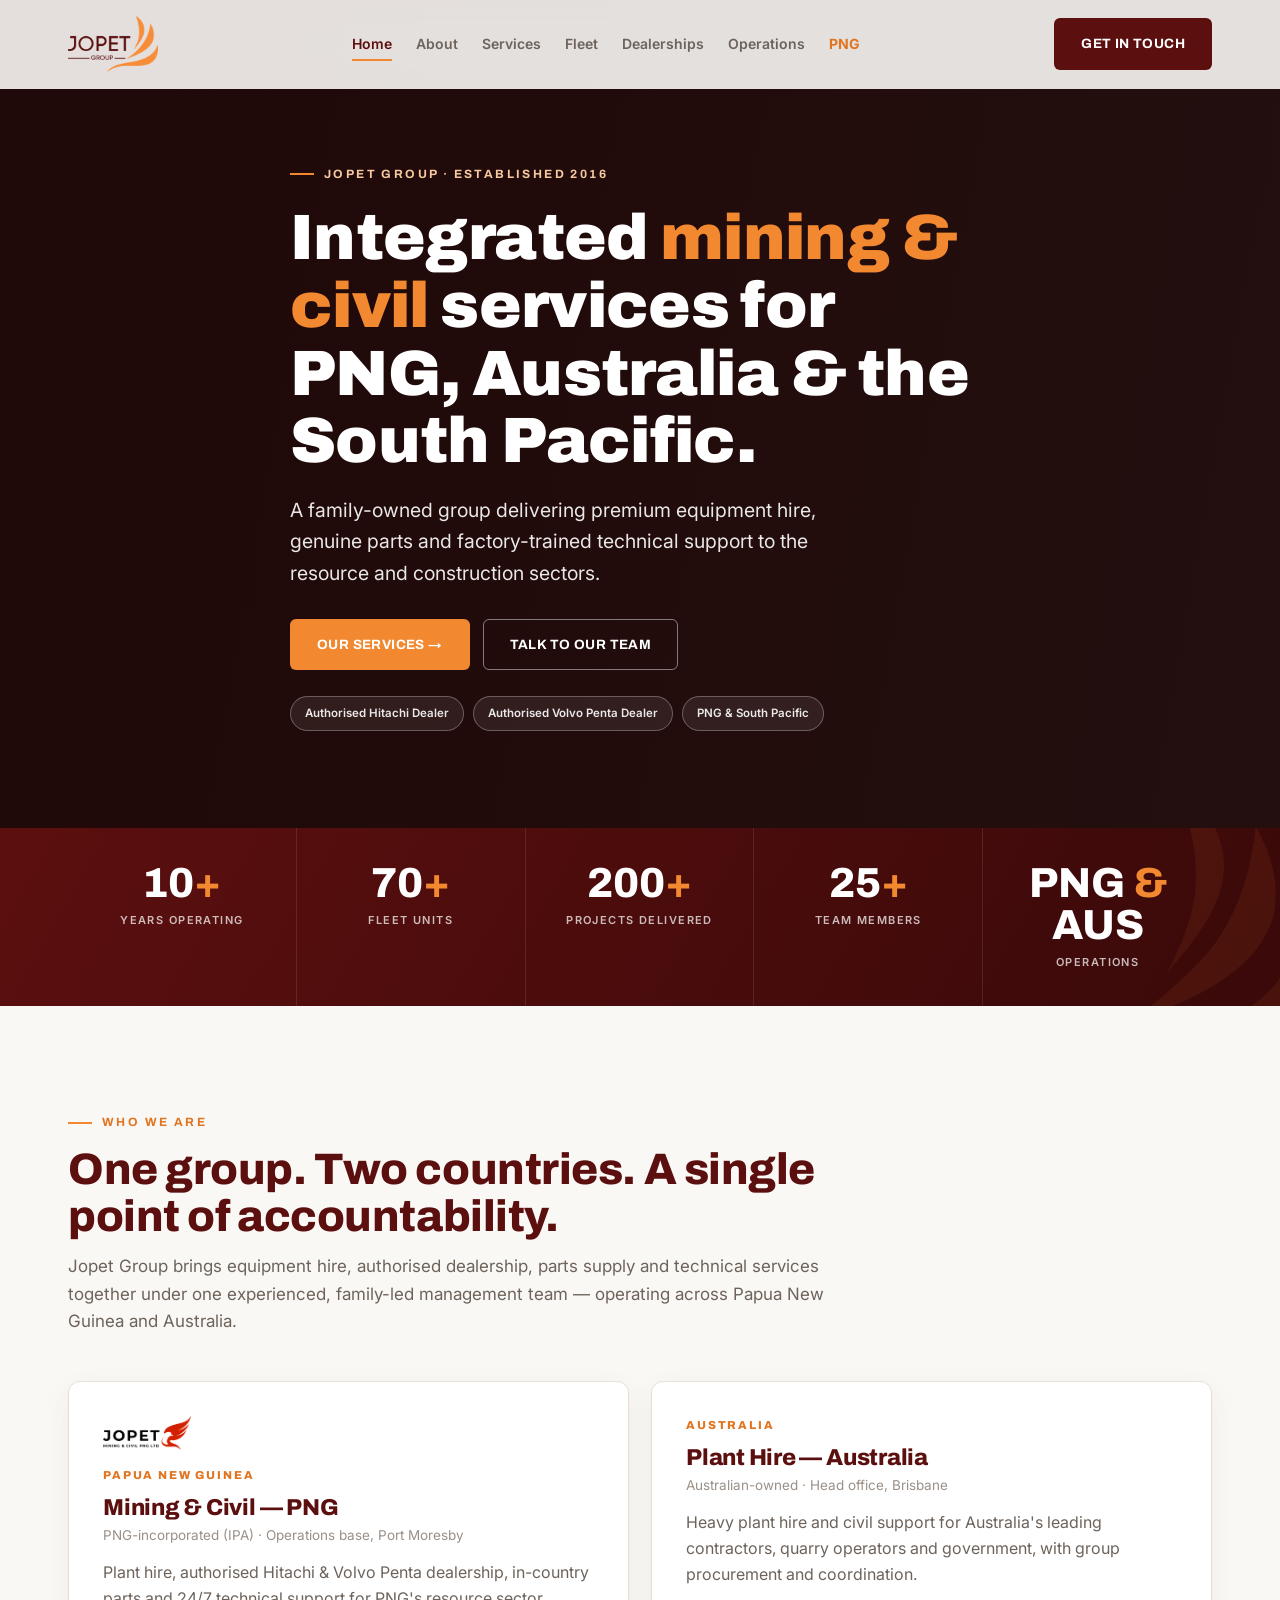
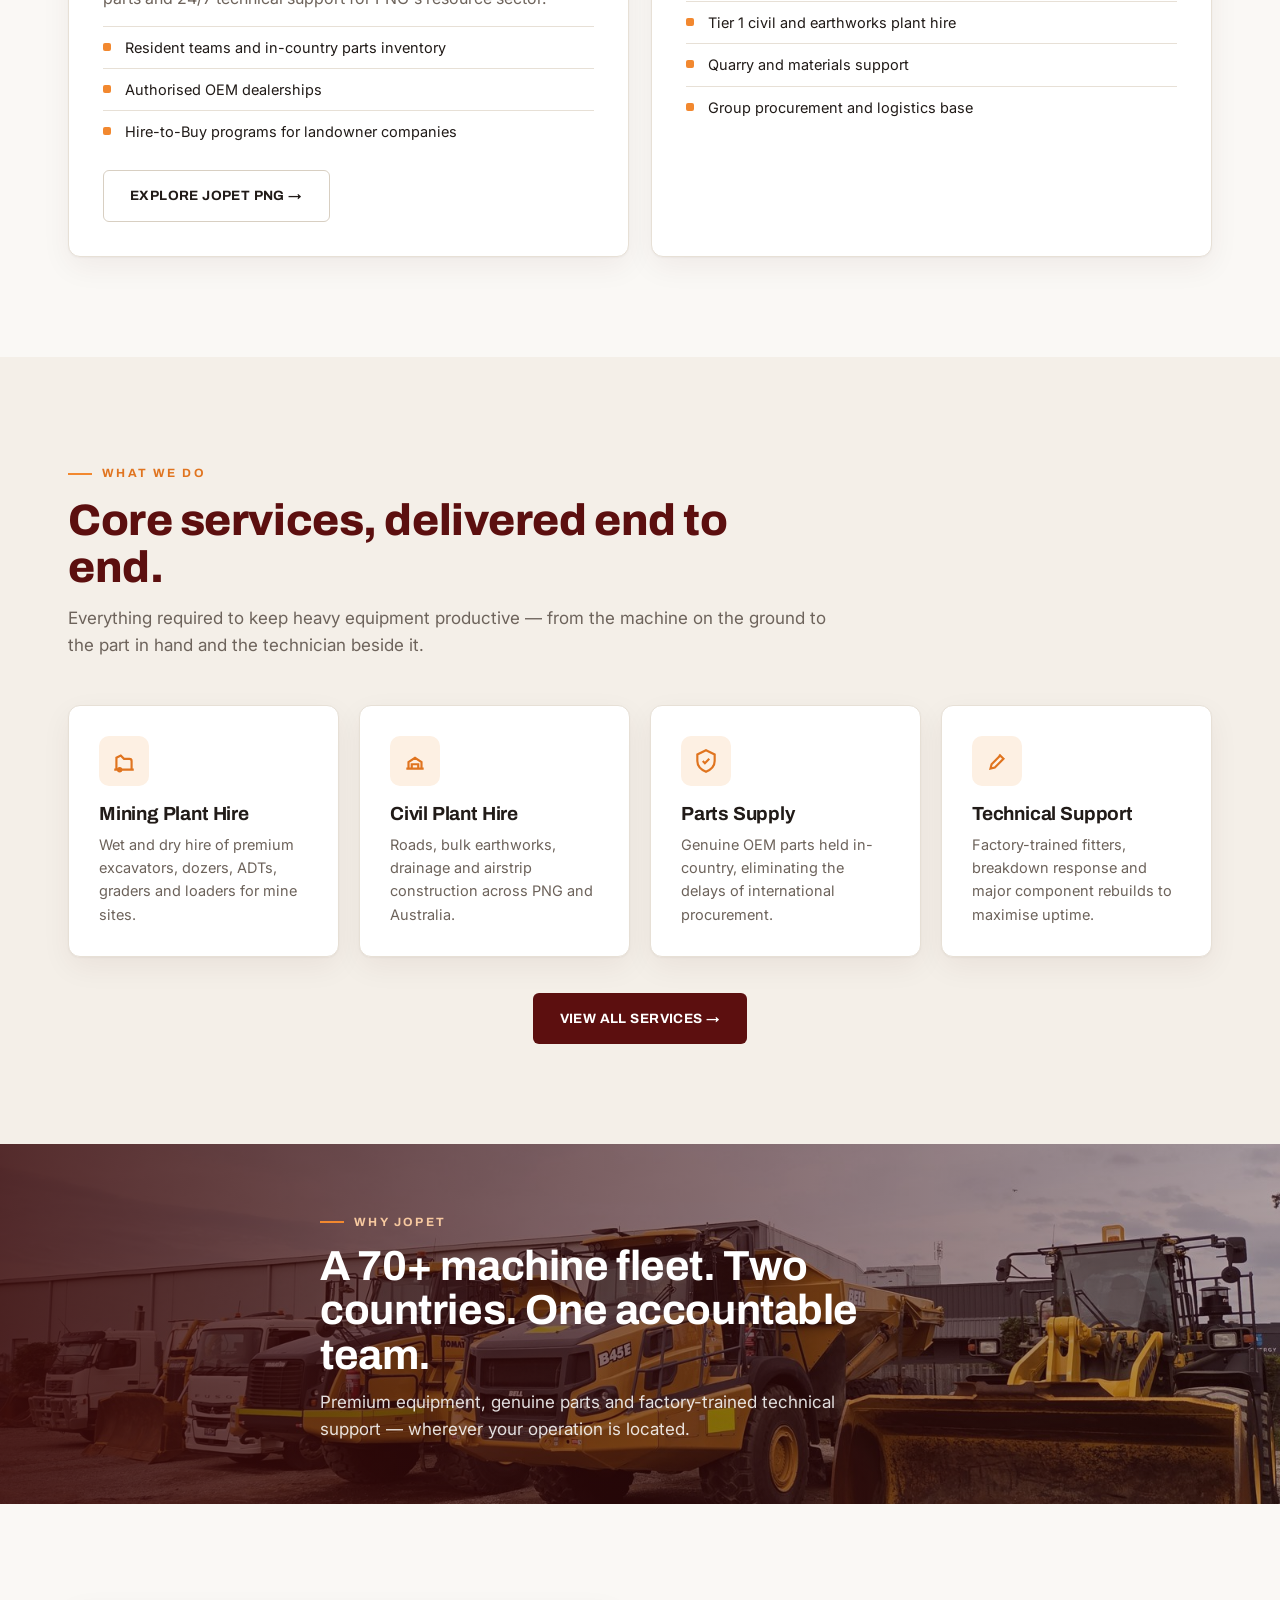
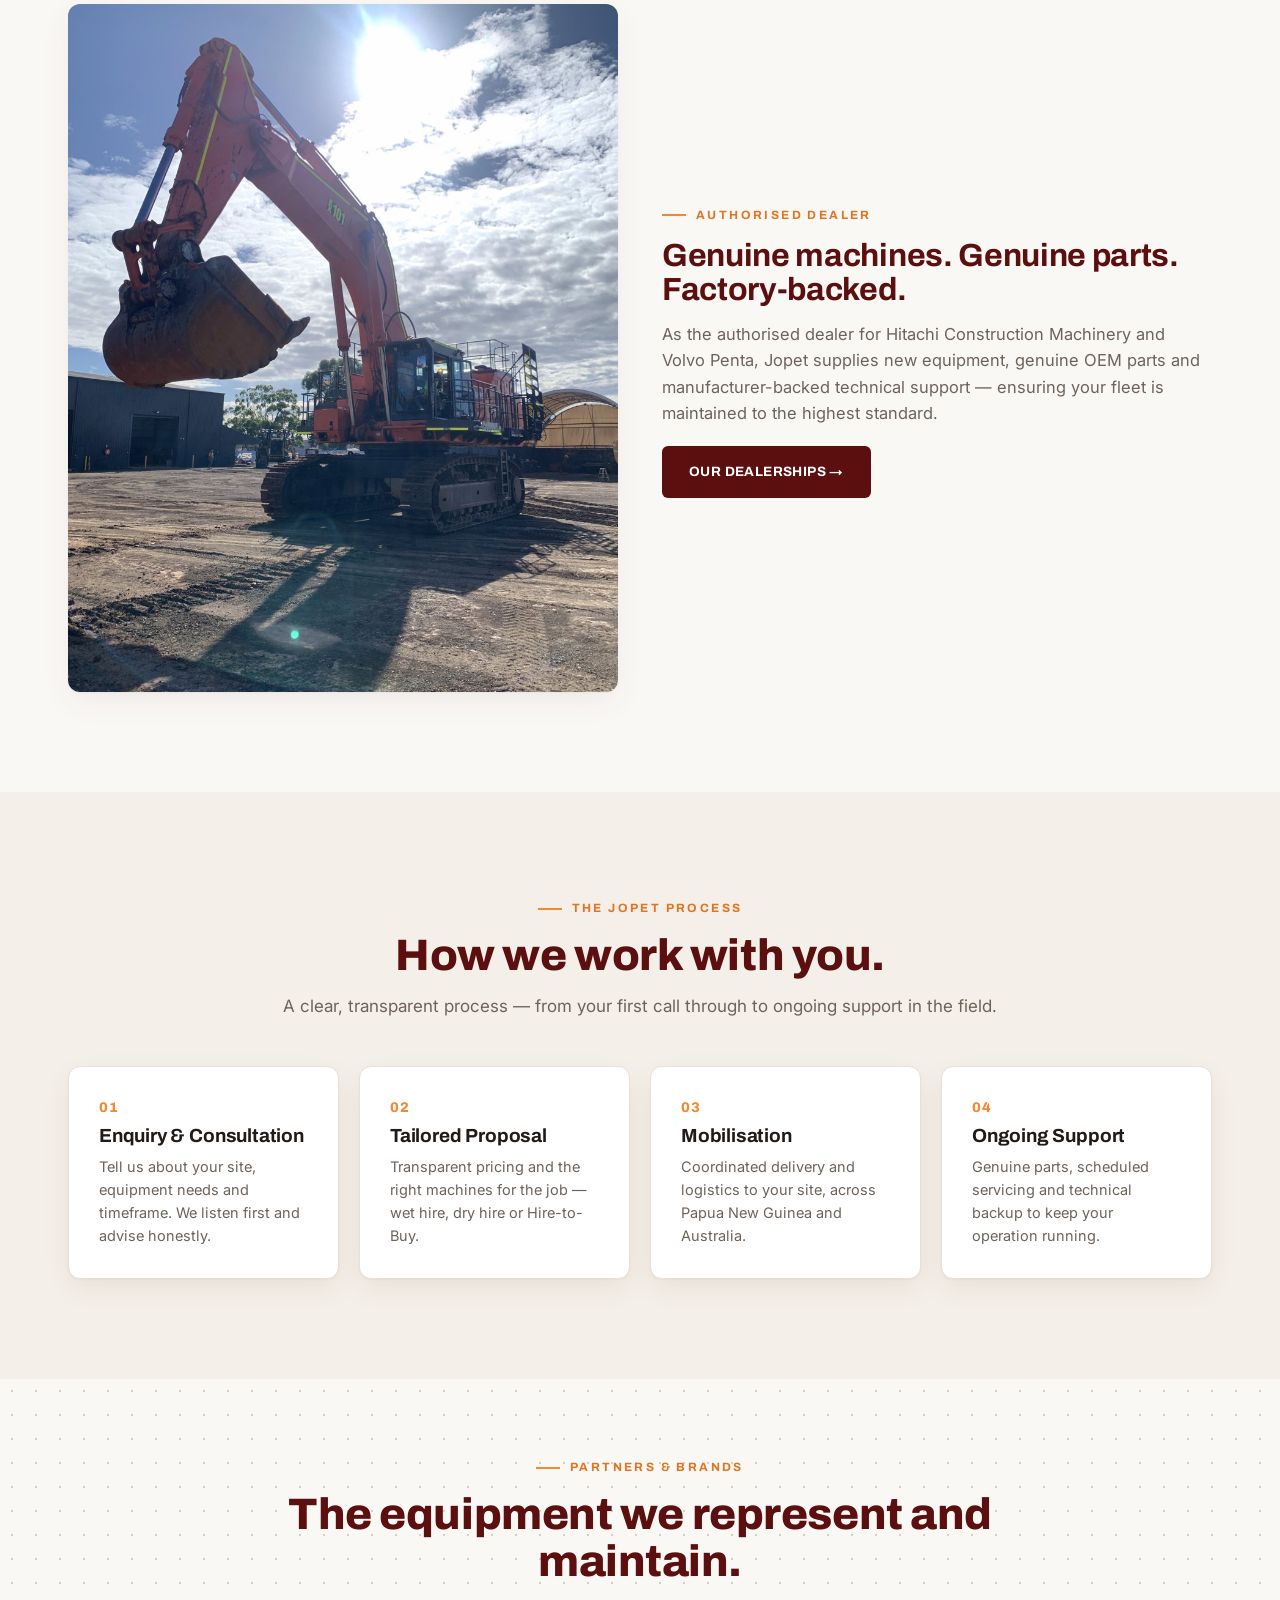
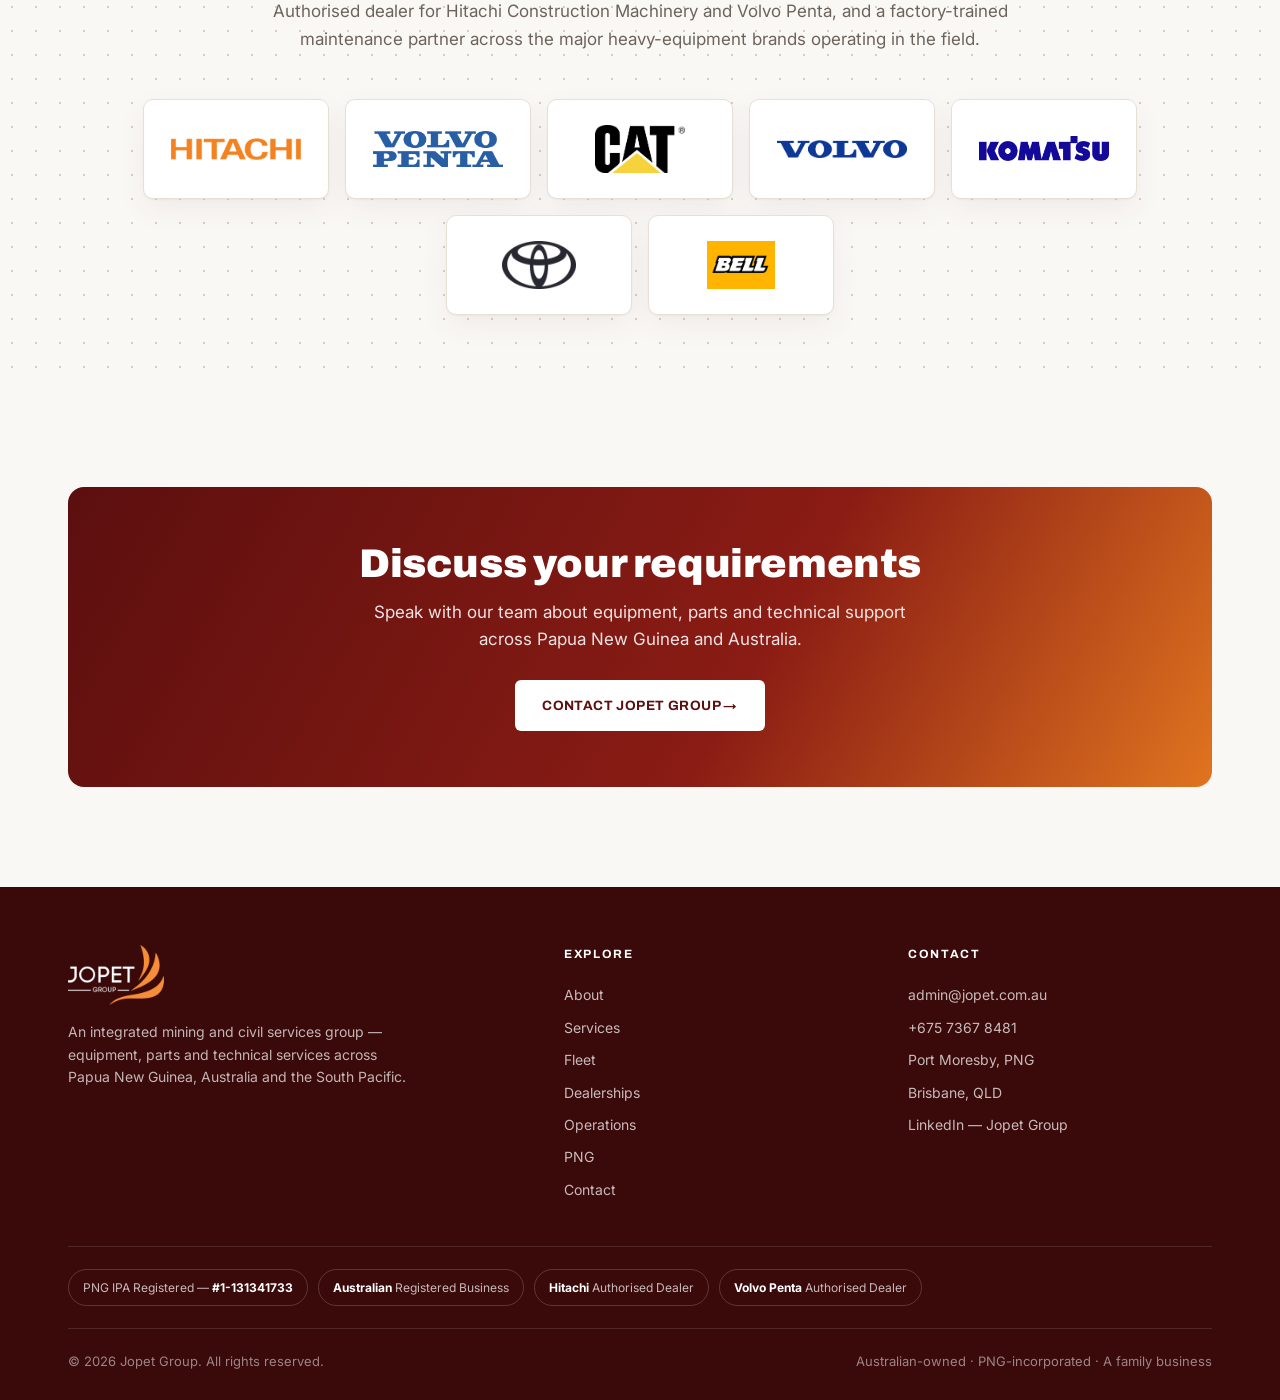
==== commit 0d59b12f: "Add files via upload" ====
--- a/index.html
+++ b/index.html
@@ -11,7 +11,7 @@
 <div class="nav-cta"><a href="contact.html" class="btn btn-primary">Get in touch</a>
 <button class="hamb" id="hamb"><span></span><span></span><span></span></button></div>
 </div></header>
-<section class="hero" style="background-image:url('assets/ex5600.jpg')"><div class="container">
+<section class="hero" style="background-image:url('assets/barge.jpg')"><div class="container">
 <div class="hero-inner reveal">
 <span class="eyebrow">Jopet Group · Established 2016</span>
 <h1>Integrated <span class="o">mining &amp; civil</span> services for PNG, Australia &amp; the South Pacific.</h1>
@@ -31,12 +31,12 @@
 <p>Jopet Group brings equipment hire, authorised dealership, parts supply and technical services together under one experienced, family-led management team — operating across Papua New Guinea and Australia.</p></div>
 <div class="two">
 <div class="arm reveal"><div class="armlogo"><img src="assets/logo-png.png" alt="Jopet Mining &amp; Civil PNG"></div><div class="flag">Papua New Guinea</div><h3>Mining &amp; Civil — PNG</h3>
-<div class="co">PNG-incorporated (IPA) · Head office, Port Moresby</div>
+<div class="co">PNG-incorporated (IPA) · Operations base, Port Moresby</div>
 <p class="muted">Plant hire, authorised Hitachi &amp; Volvo Penta dealership, in-country parts and 24/7 technical support for PNG's resource sector.</p>
 <ul><li>Resident teams and in-country parts inventory</li><li>Authorised OEM dealerships</li><li>Hire-to-Buy programs for landowner companies</li></ul>
 <div style="margin-top:18px"><a href="png.html" class="btn btn-ghost">Explore Jopet PNG →</a></div></div>
 <div class="arm reveal"><div class="flag">Australia</div><h3>Plant Hire — Australia</h3>
-<div class="co">Australian-owned · Brisbane, Queensland</div>
+<div class="co">Australian-owned · Head office, Brisbane</div>
 <p class="muted">Heavy plant hire and civil support for Australia's leading contractors, quarry operators and government, with group procurement and coordination.</p>
 <ul><li>Tier 1 civil and earthworks plant hire</li><li>Quarry and materials support</li><li>Group procurement and logistics base</li></ul></div>
 </div></div></section>
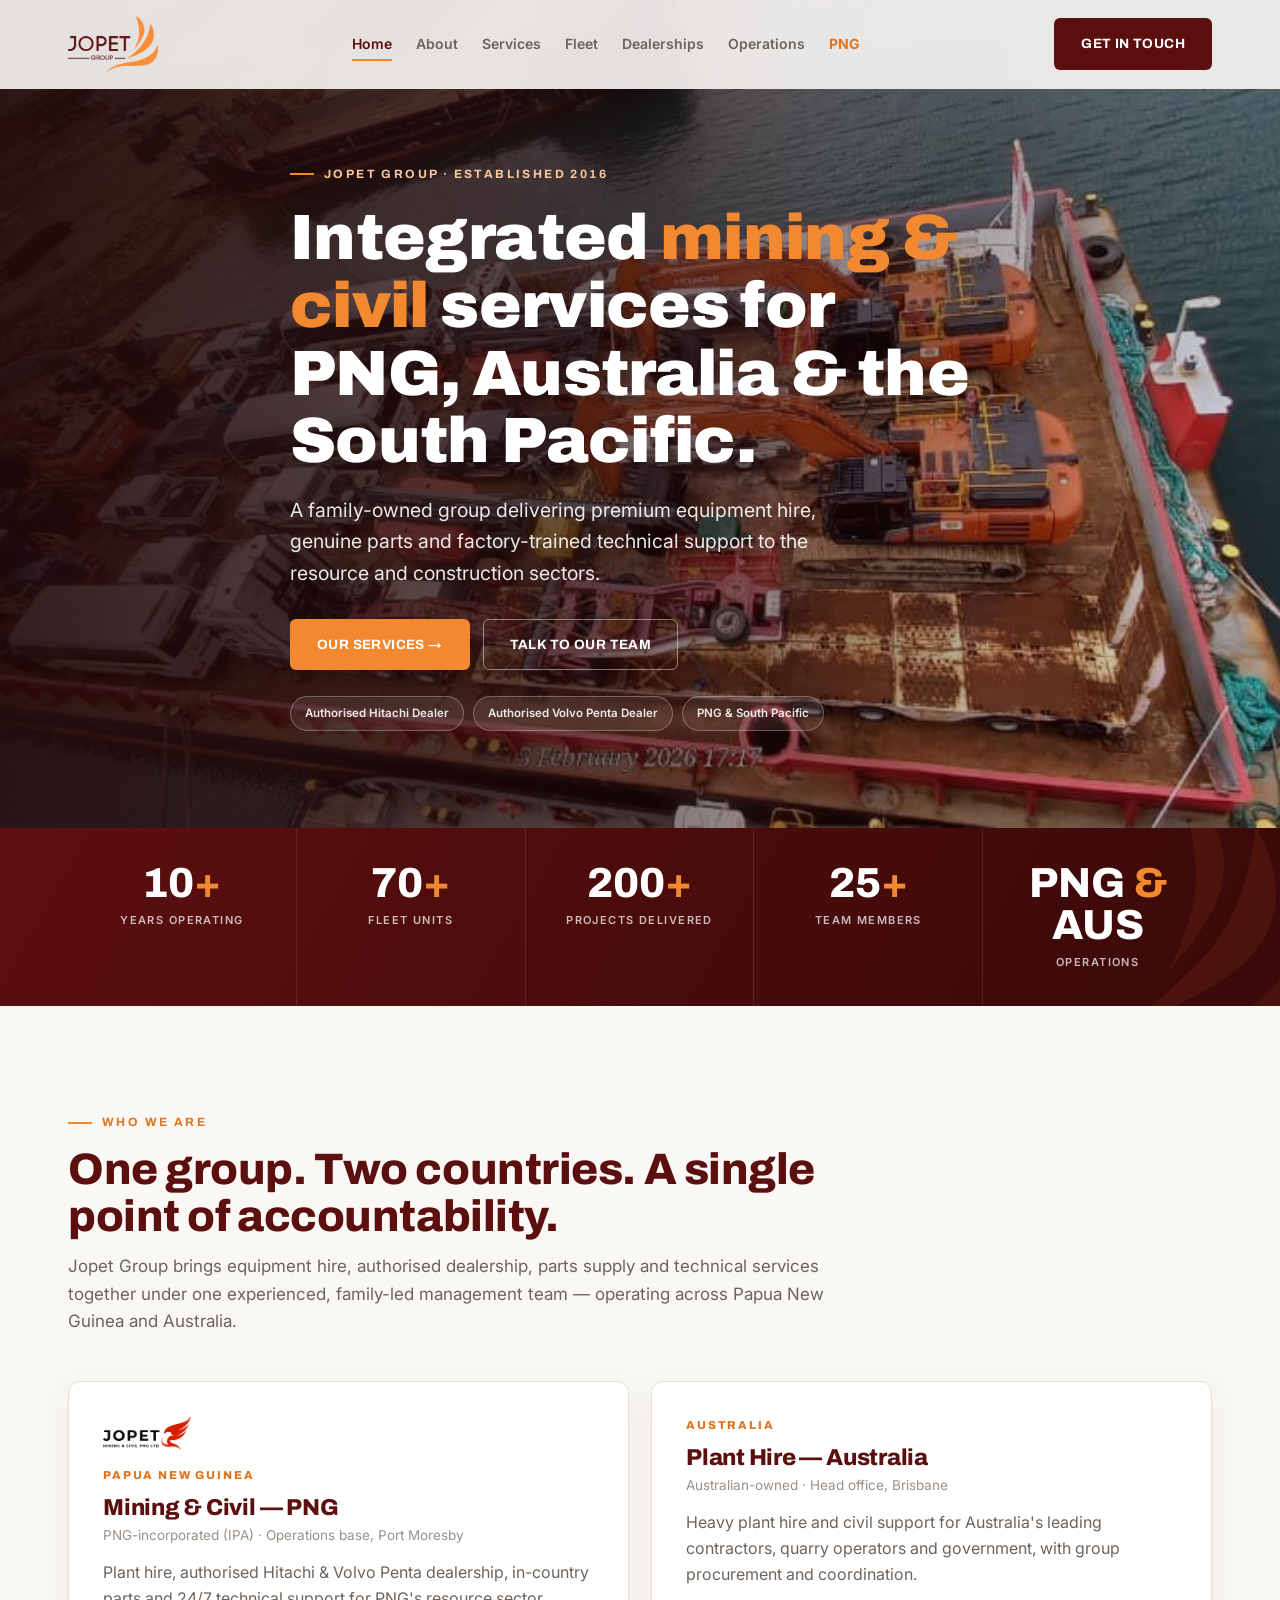
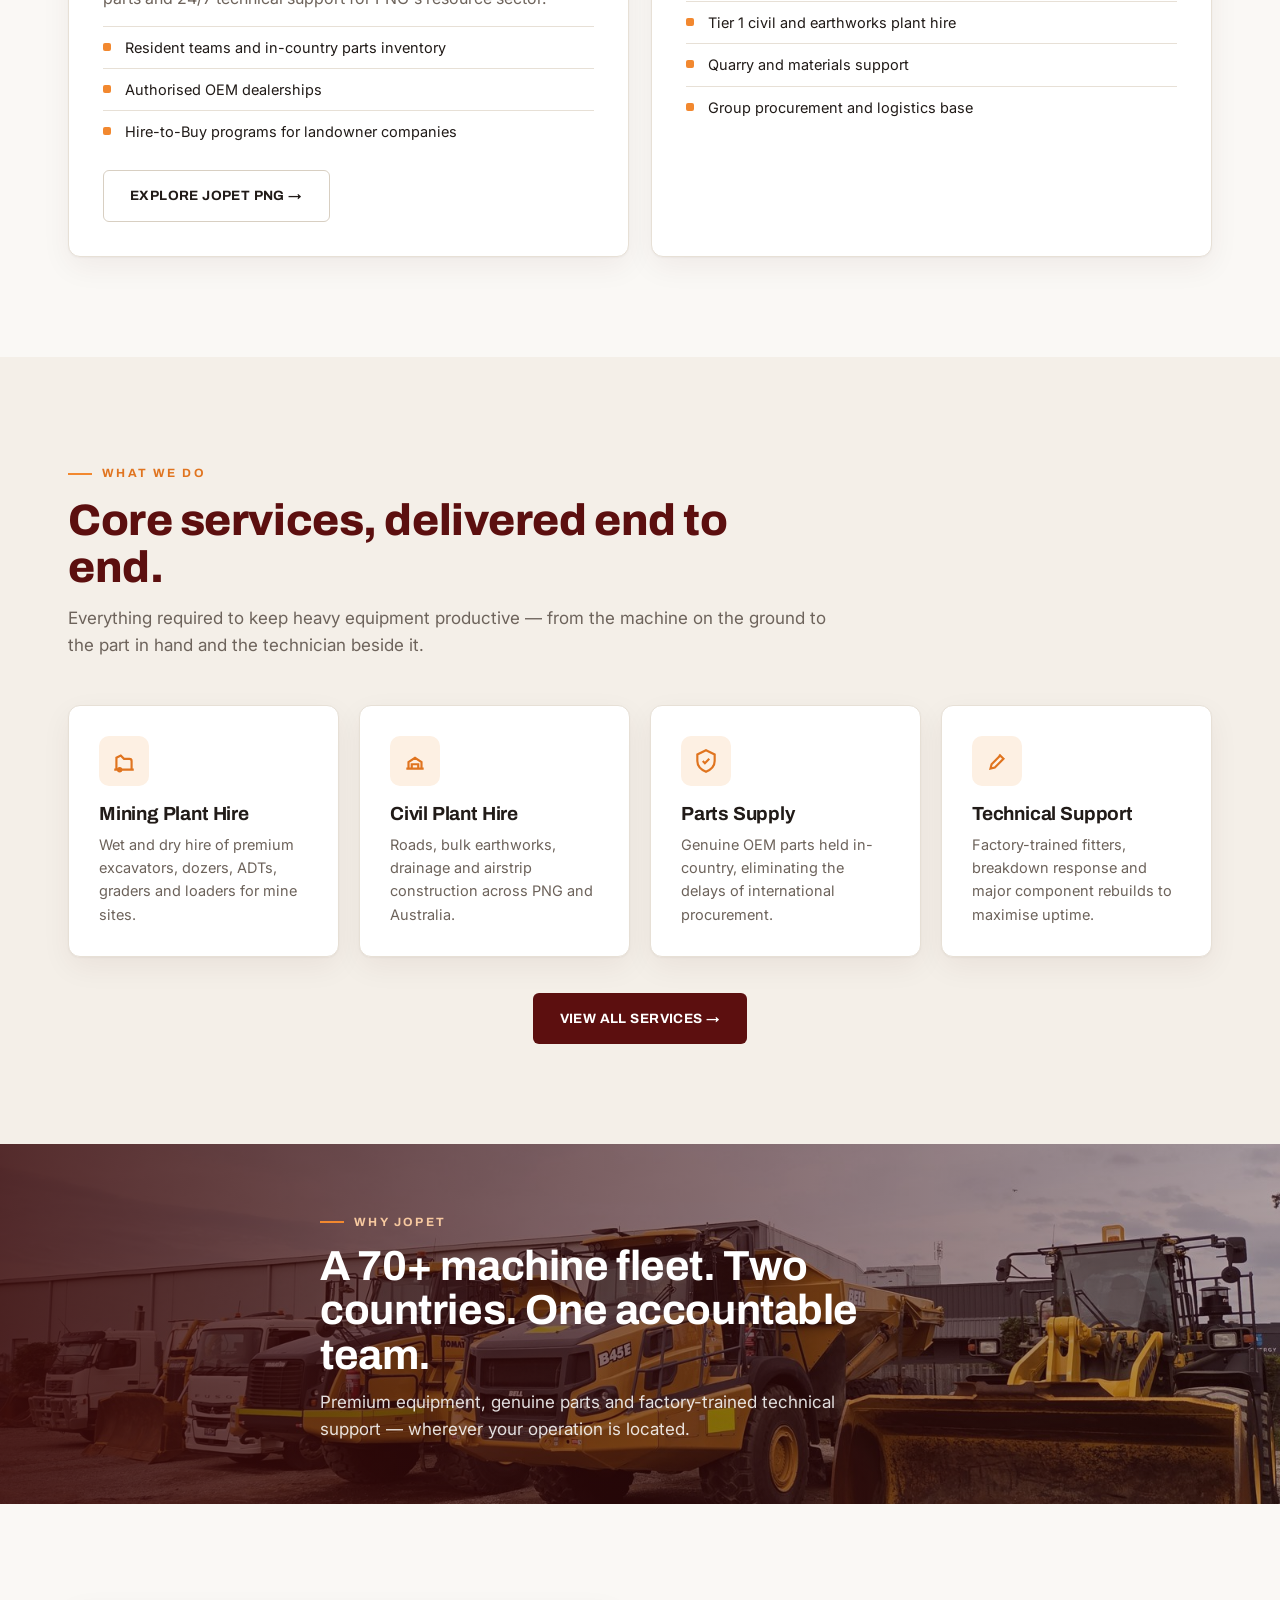
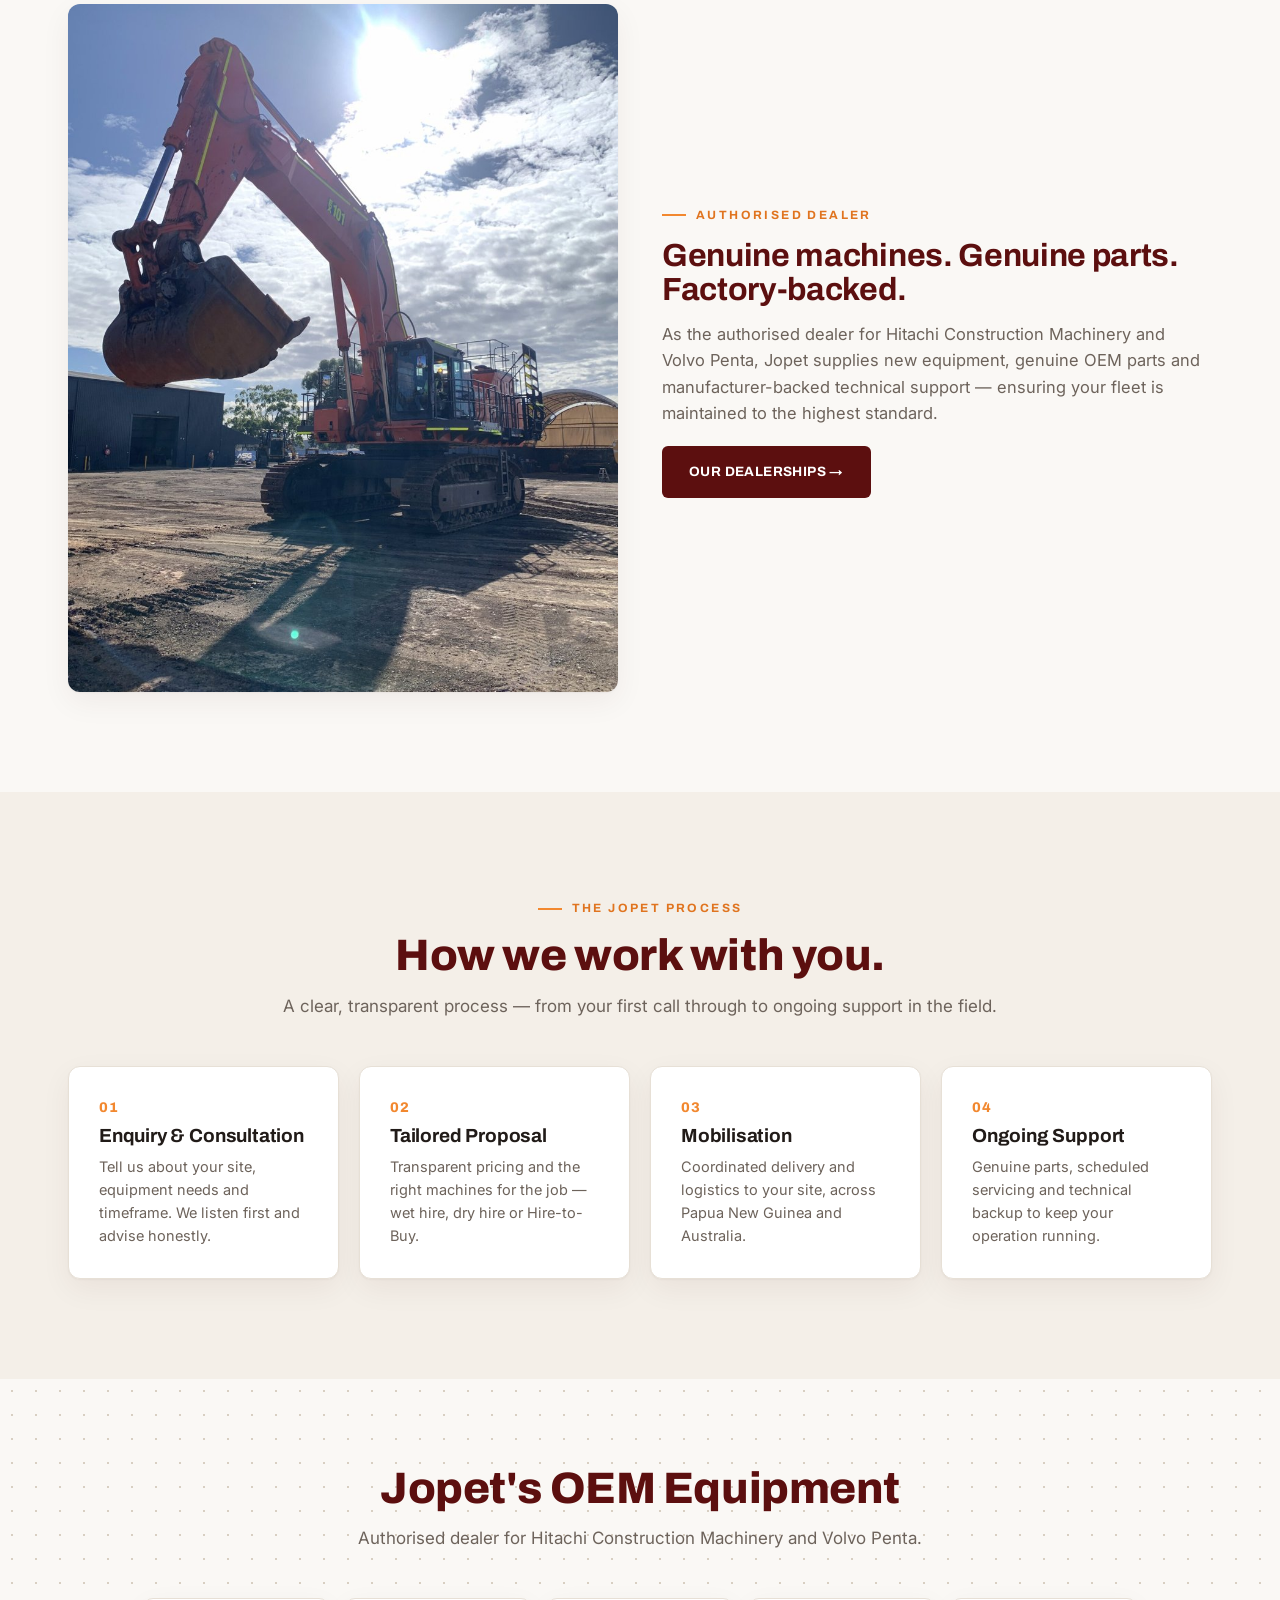
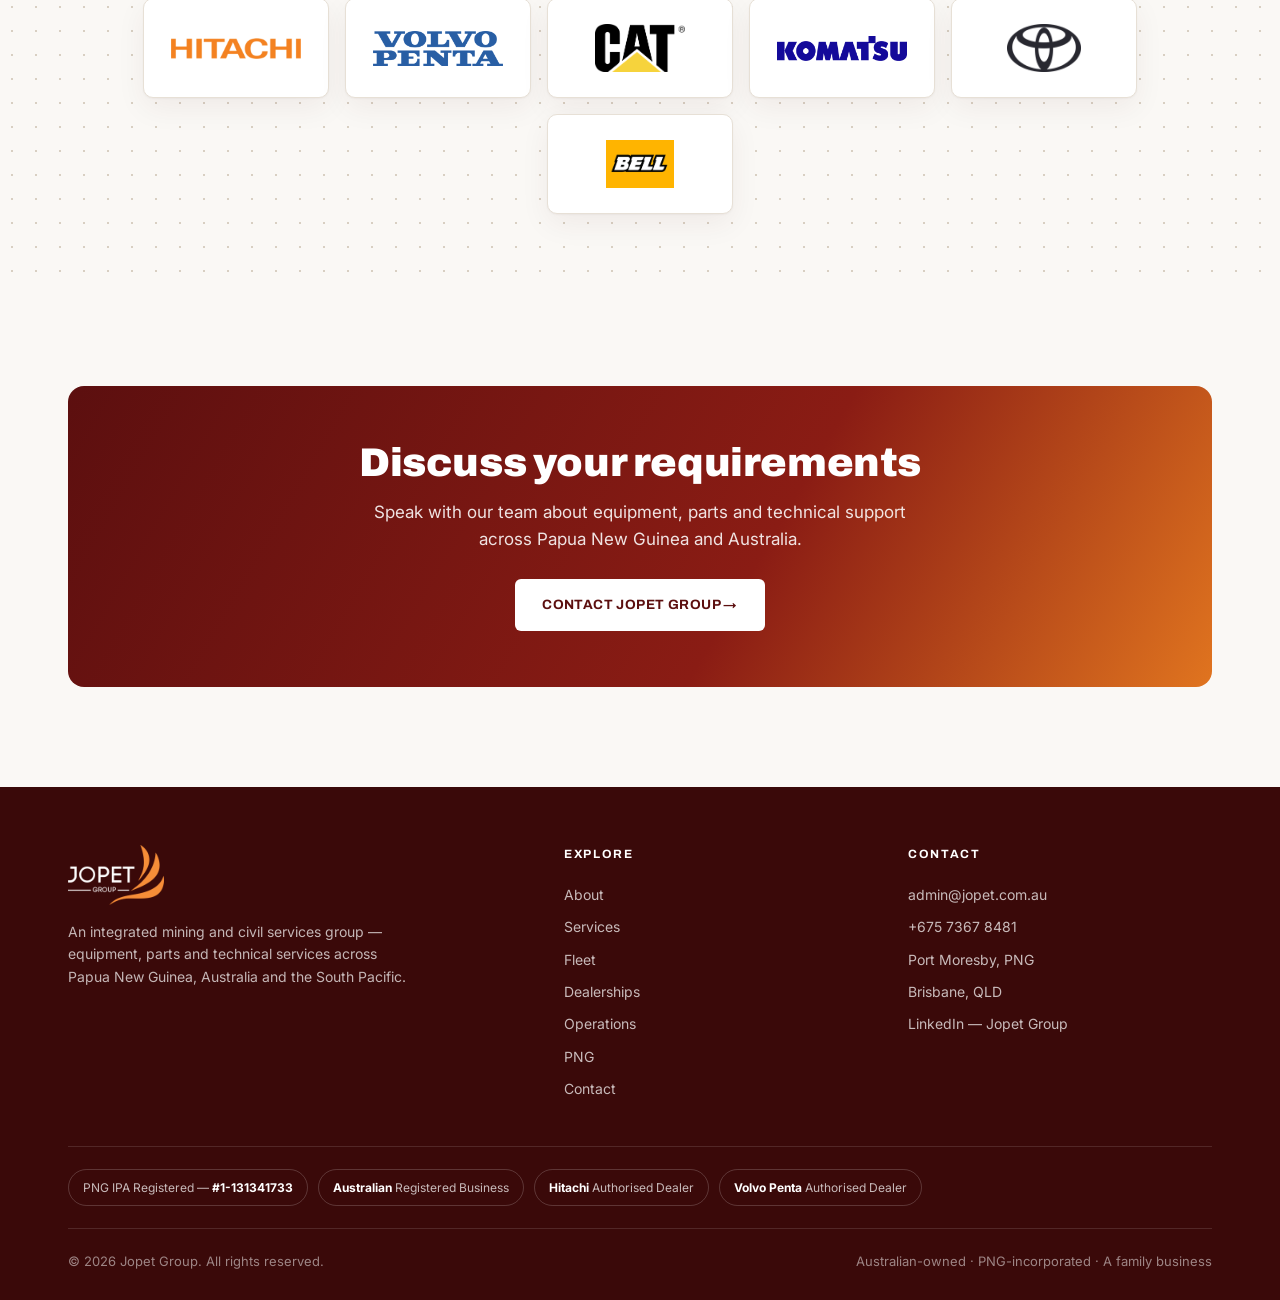
==== commit bd3e8be0: "Add files via upload" ====
--- a/index.html
+++ b/index.html
@@ -79,14 +79,13 @@
 </div></div></section>
 
 <section class="pad-sm dots-bg"><div class="container">
-<div class="sec-head center reveal"><span class="eyebrow">Partners &amp; Brands</span>
-<h2>The equipment we represent and maintain.</h2>
-<p>Authorised dealer for Hitachi Construction Machinery and Volvo Penta, and a factory-trained maintenance partner across the major heavy-equipment brands operating in the field.</p></div>
+<div class="sec-head center reveal">
+<h2>Jopet's OEM Equipment</h2>
+<p>Authorised dealer for Hitachi Construction Machinery and Volvo Penta.</p></div>
 <div class="partners">
 <div class="plogo reveal"><img src="assets/oem-hitachi.png" alt="Hitachi"></div>
 <div class="plogo reveal"><img src="assets/oem-volvo-penta.png" alt="Volvo Penta"></div>
 <div class="plogo reveal"><img src="assets/oem-cat.png" alt="CAT"></div>
-<div class="plogo reveal"><img src="assets/oem-volvo.png" alt="Volvo"></div>
 <div class="plogo reveal"><img src="assets/oem-komatsu.png" alt="Komatsu"></div>
 <div class="plogo reveal"><img src="assets/oem-toyota.png" alt="Toyota"></div>
 <div class="plogo reveal"><img src="assets/oem-bell.png" alt="Bell"></div>
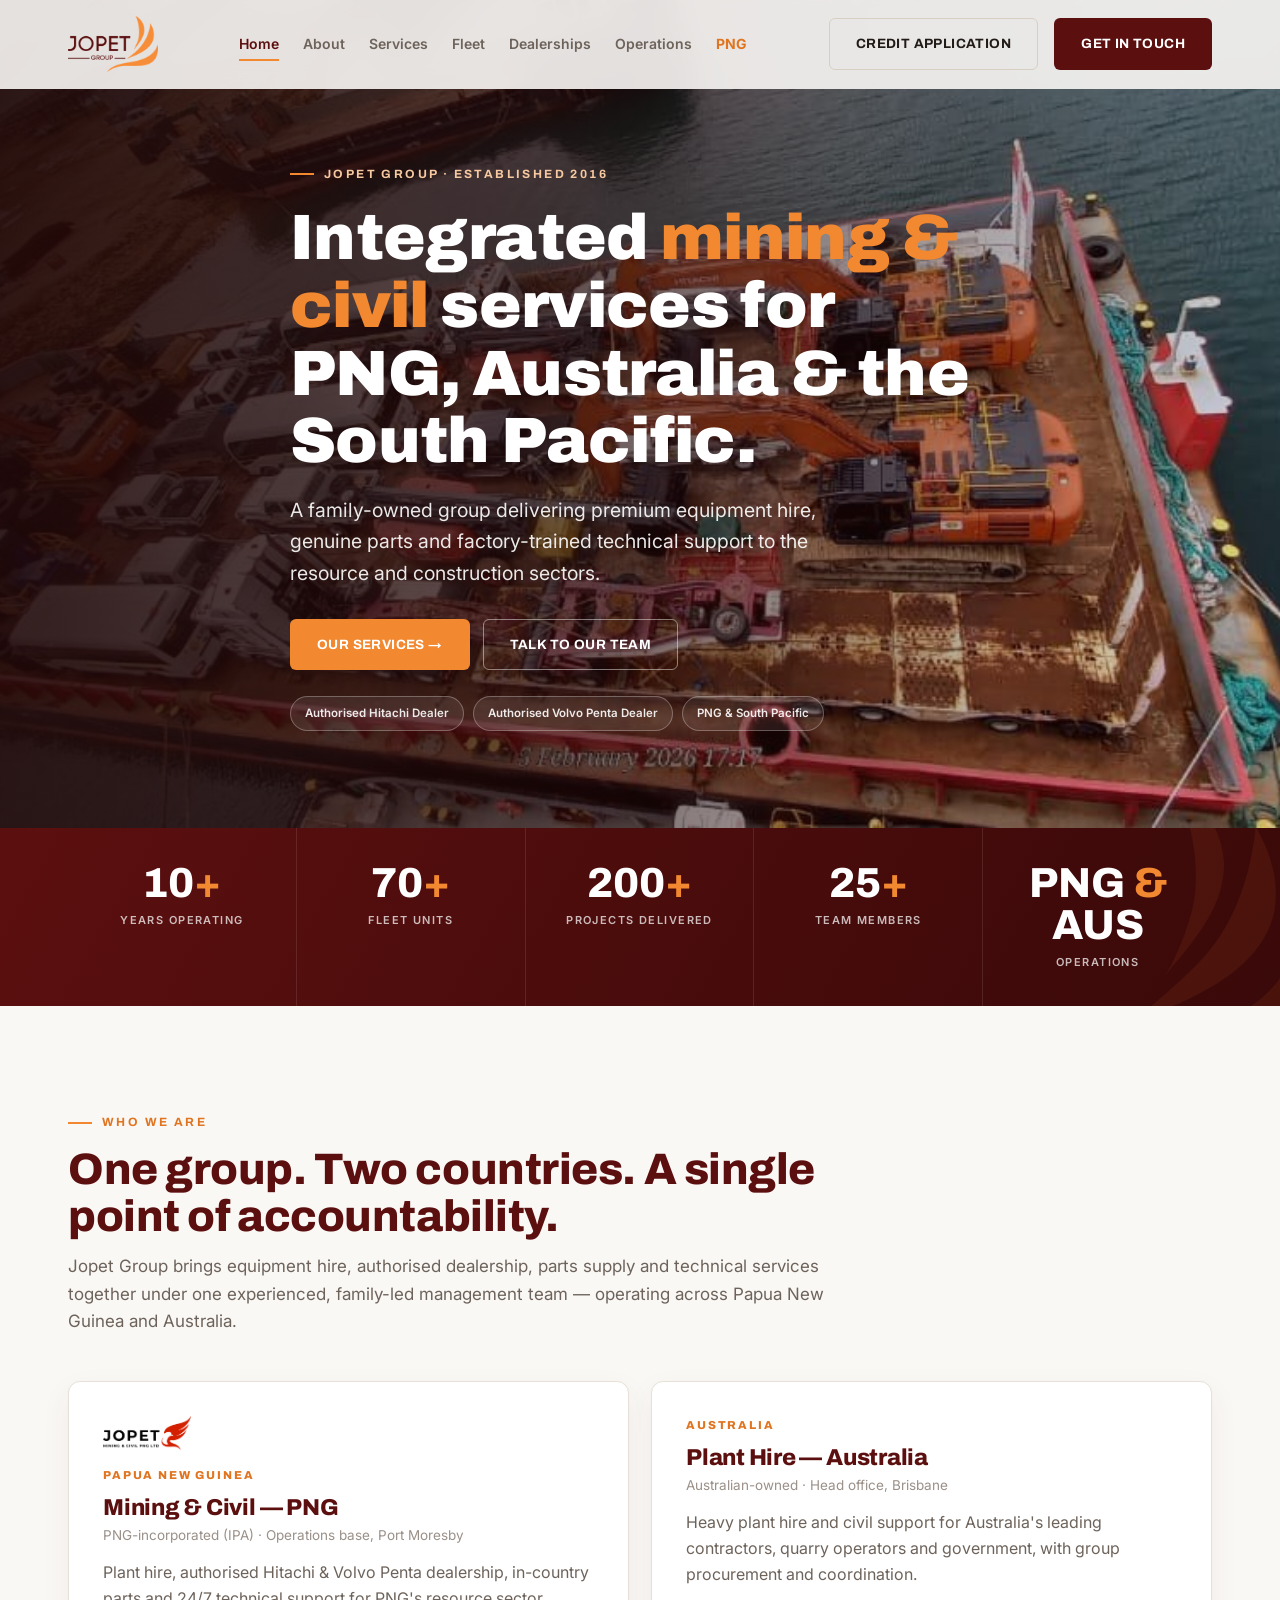
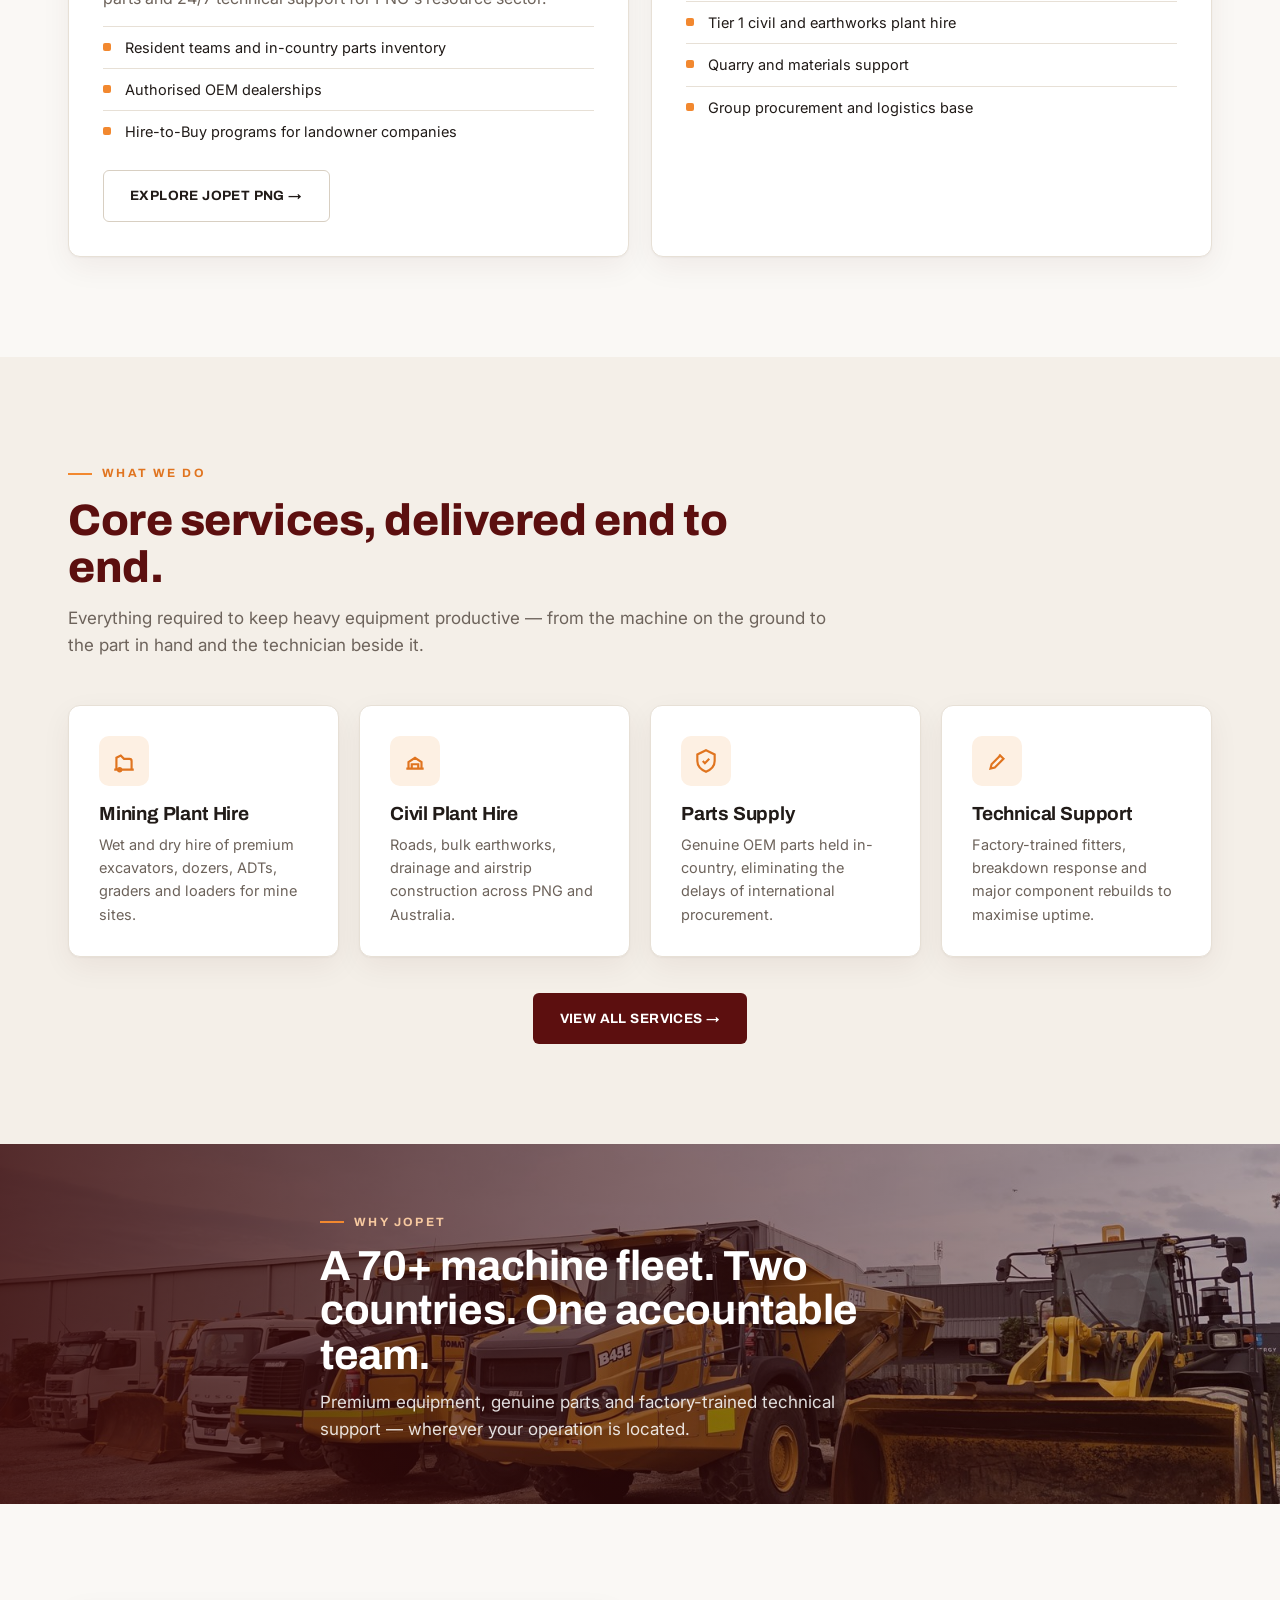
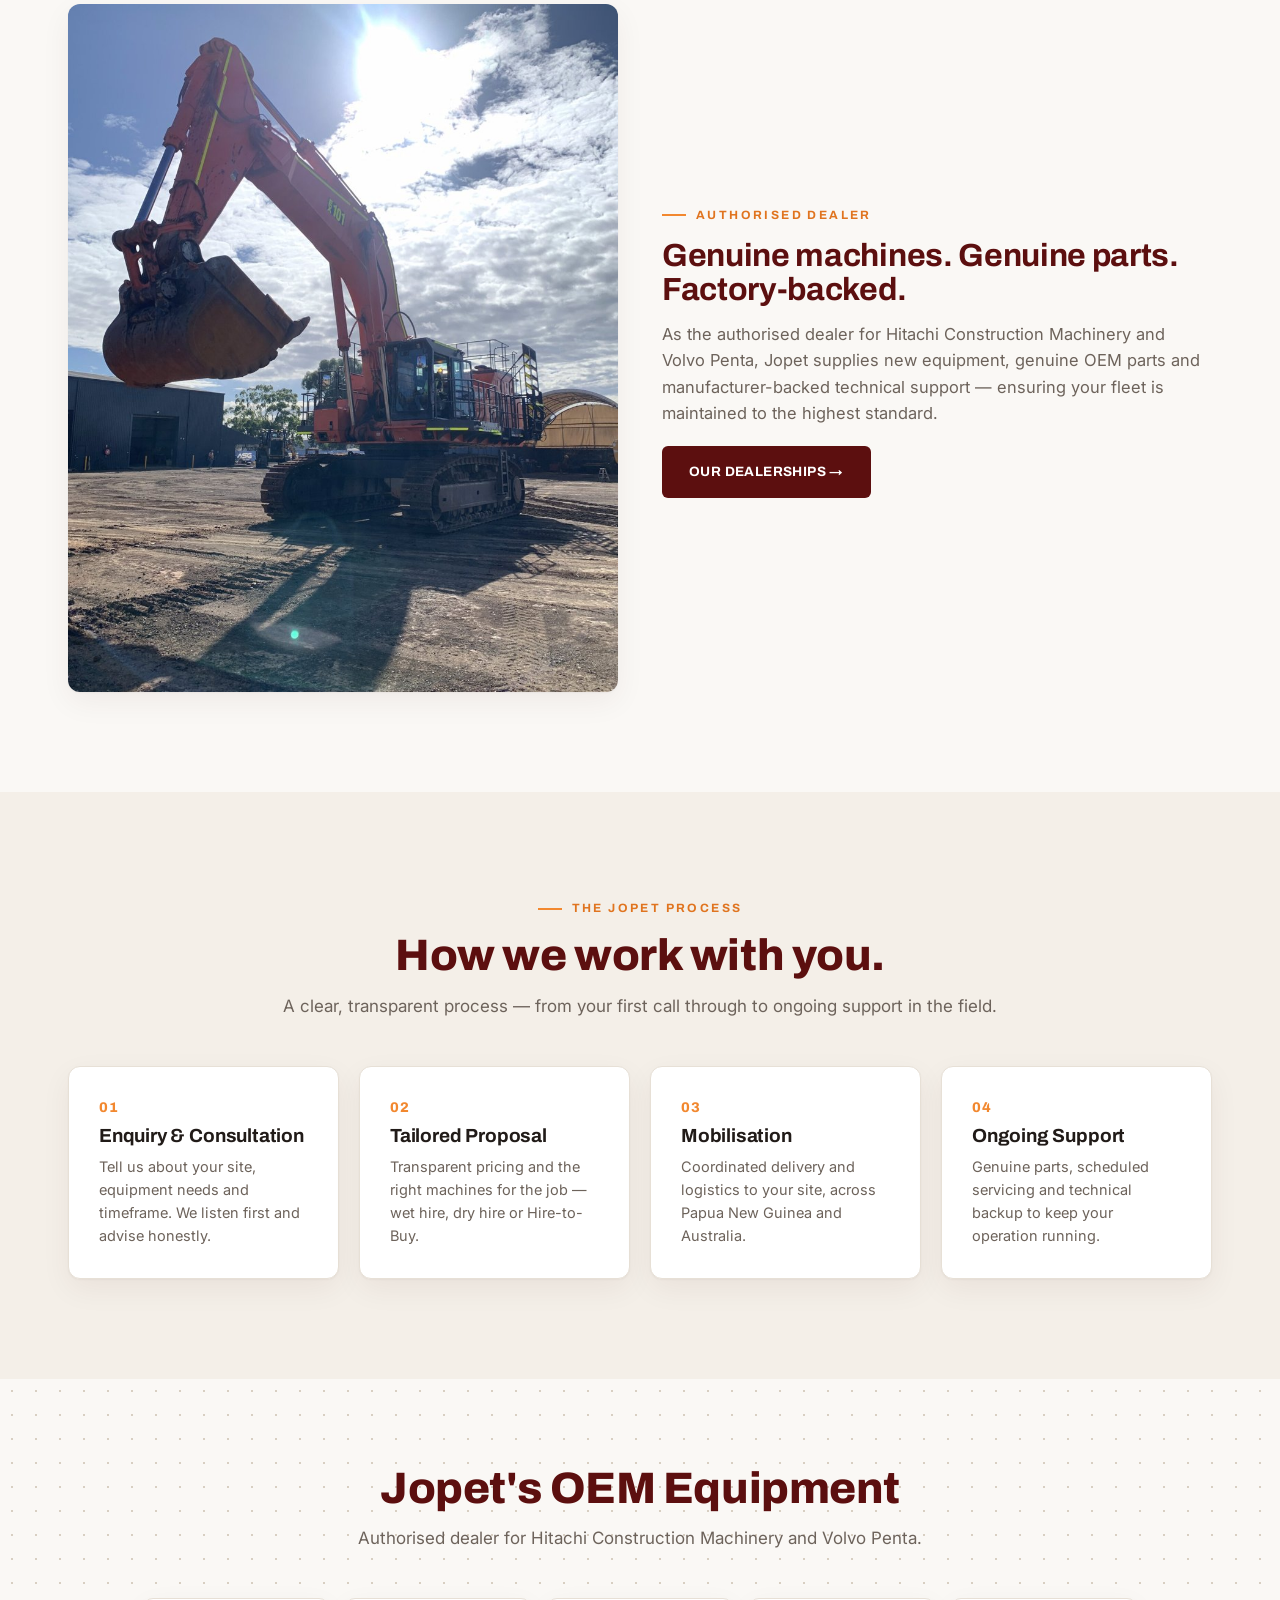
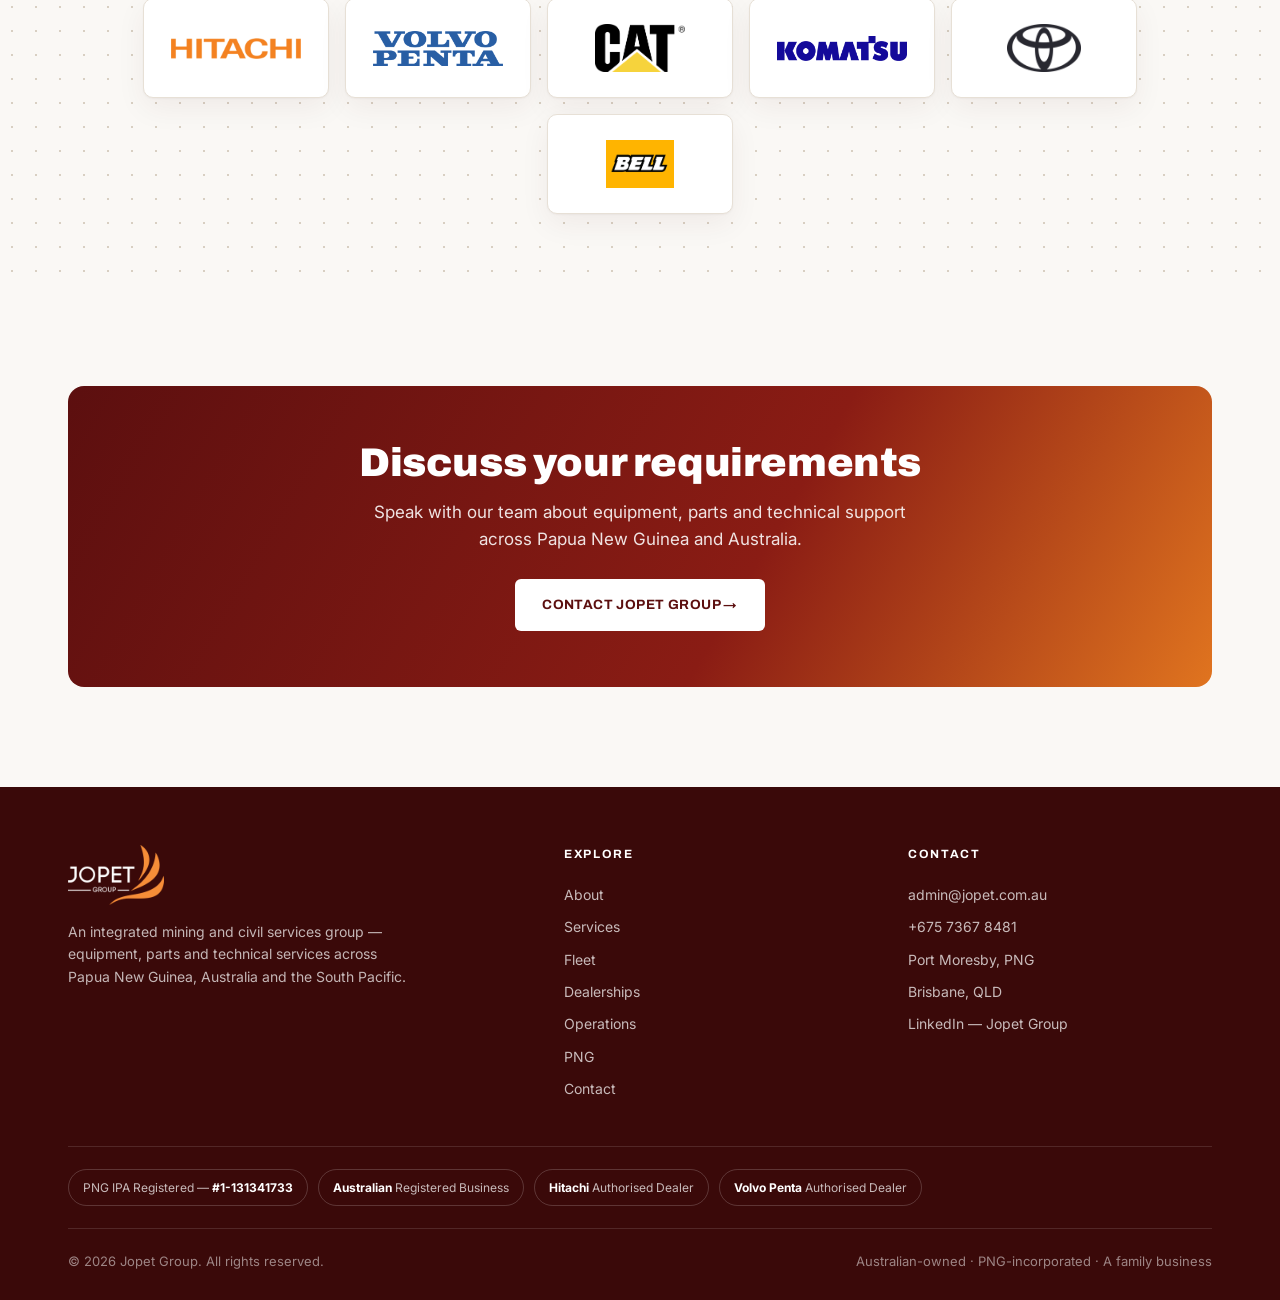
==== commit e8423d71: "Add files via upload" ====
--- a/index.html
+++ b/index.html
@@ -8,7 +8,7 @@
 </head><body class=""><header id="hdr"><div class="container nav">
 <a class="brand" href="index.html"><img src="assets/logo-group.png" alt="Jopet"></a>
 <nav class="navlinks" id="navlinks"><a href="index.html" class="active">Home</a><a href="about.html" class="">About</a><a href="services.html" class="">Services</a><a href="fleet.html" class="">Fleet</a><a href="dealerships.html" class="">Dealerships</a><a href="operations.html" class="">Operations</a><a href="png.html" class="png-link">PNG</a></nav>
-<div class="nav-cta"><a href="contact.html" class="btn btn-primary">Get in touch</a>
+<div class="nav-cta"><a href="credit-application.html" class="btn btn-ghost">Credit Application</a><a href="contact.html" class="btn btn-primary">Get in touch</a>
 <button class="hamb" id="hamb"><span></span><span></span><span></span></button></div>
 </div></header>
 <section class="hero" style="background-image:url('assets/barge.jpg')"><div class="container">
--- a/styles.css
+++ b/styles.css
@@ -246,3 +246,7 @@
   .deal ul{grid-template-columns:1fr}.pad{padding:64px 0}.cta{padding:38px 24px}
   .fleet-cats{grid-template-columns:1fr}
 }
+
+/* Nav CTA — Credit Application + Get in touch buttons */
+@media(max-width:940px){ .nav-cta{gap:10px} .nav-cta .btn{padding:10px 15px;font-size:11.5px} }
+@media(max-width:560px){ .nav-cta .btn-ghost{display:none} }
